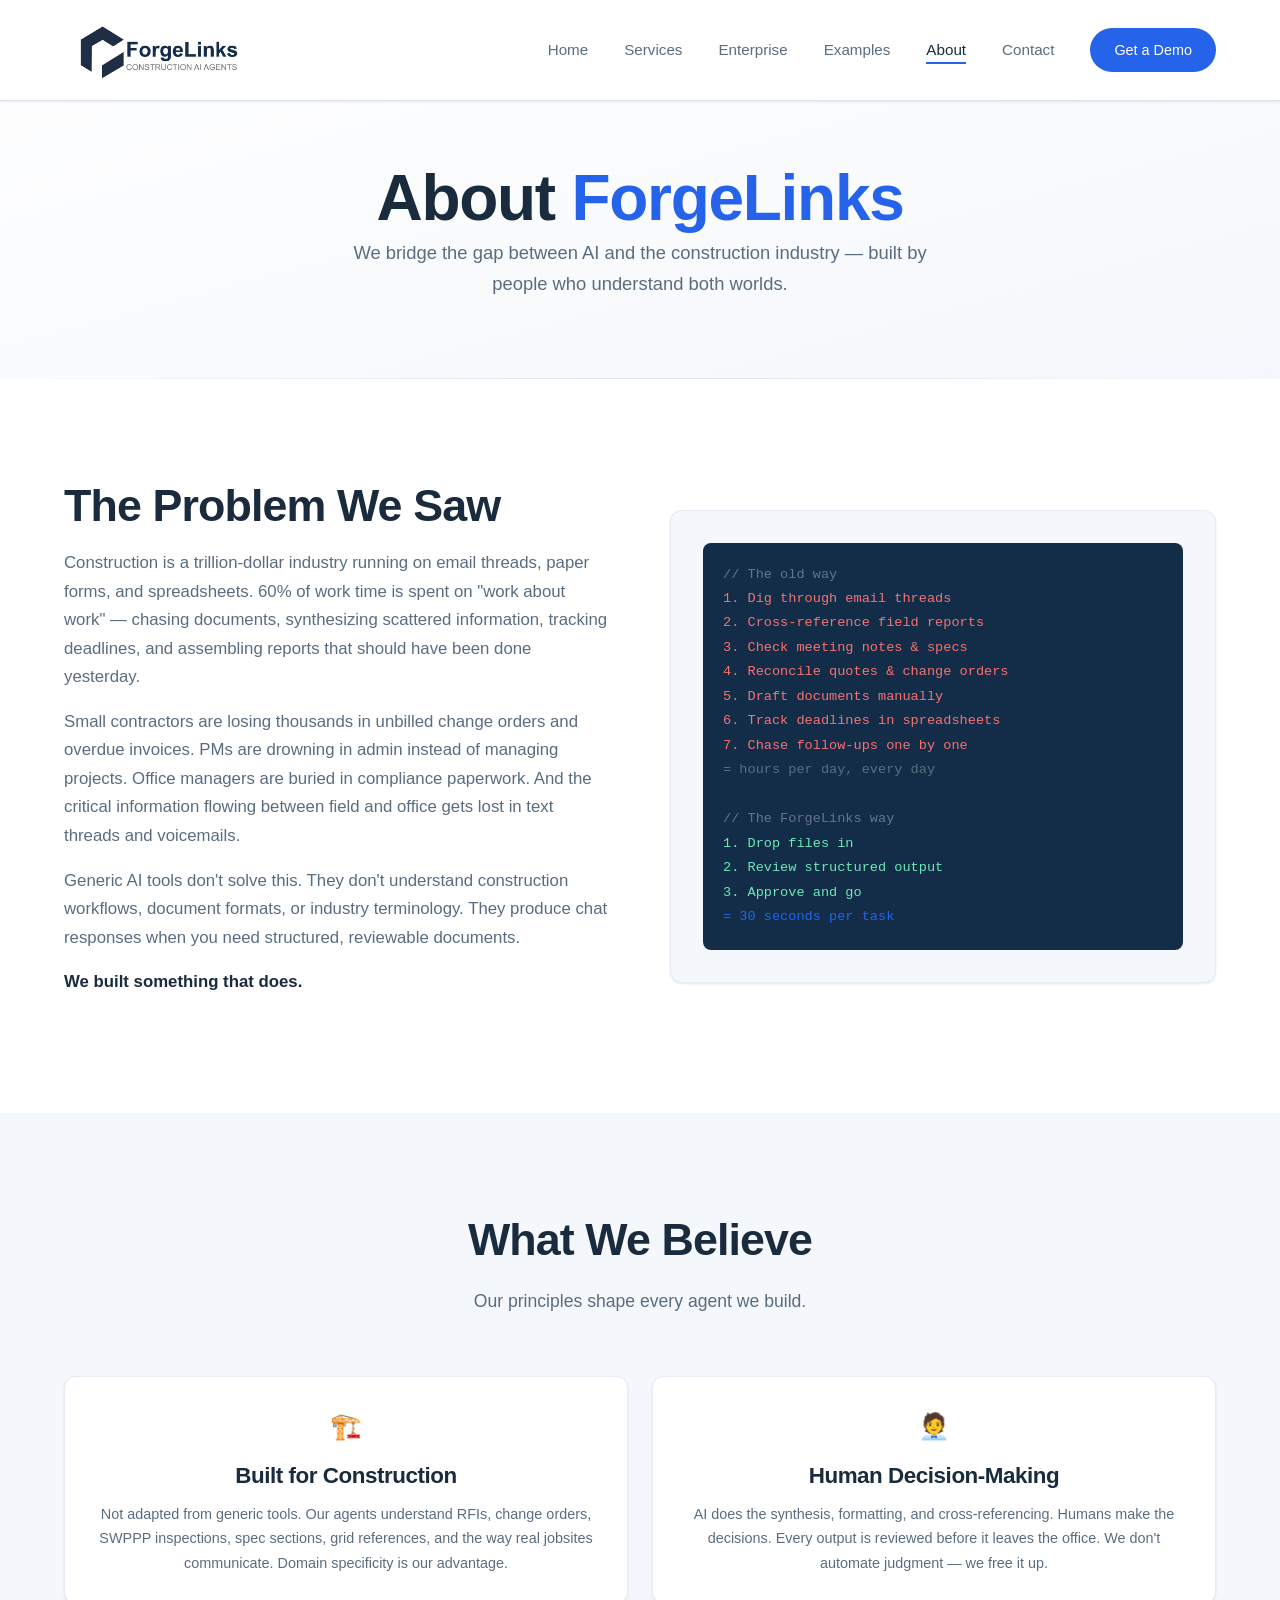
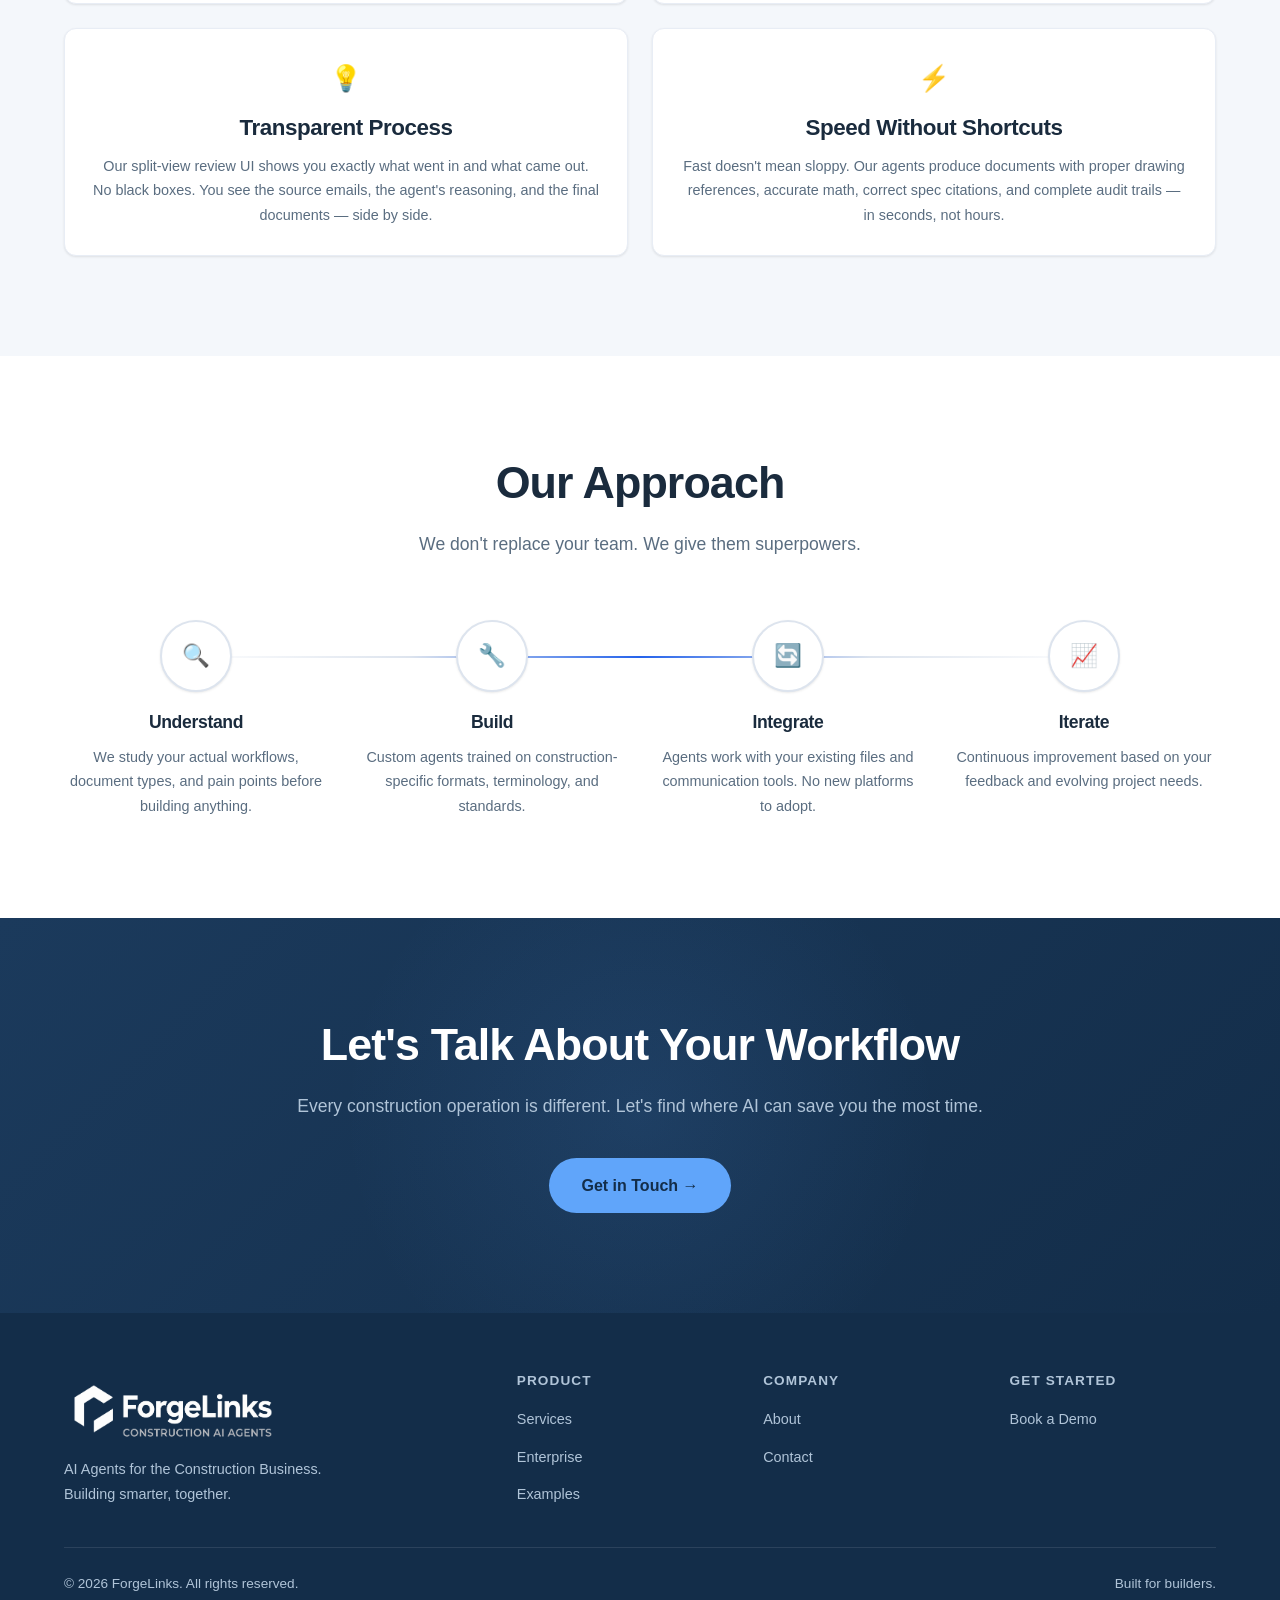
==== about.html @ a40ceaf6 "add architecture and memory diagrams, reorganize image folders" ====
<!DOCTYPE html>
<html lang="en">
<head>
  <meta charset="UTF-8">
  <meta name="viewport" content="width=device-width, initial-scale=1.0">
  <title>About — ForgeLinks</title>
  <meta name="description" content="ForgeLinks bridges AI and construction — built by people who understand both.">
  <link rel="stylesheet" href="css/style.css">
  <link rel="icon" type="image/jpeg" href="images/logos/icon_browserTab.jpg">
</head>
<body>

  <!-- Navigation -->
  <nav class="navbar scrolled" id="navbar">
    <div class="container">
      <a href="index.html" class="logo"><img src="images/logos/logo_top_transparent.png" alt="ForgeLinks"></a>
      <ul class="nav-links" id="navLinks">
        <li><a href="index.html">Home</a></li>
        <li><a href="services.html">Services</a></li>
        <li><a href="enterprise.html">Enterprise</a></li>
        <li><a href="examples.html">Examples</a></li>
        <li><a href="about.html" class="active">About</a></li>
        <li><a href="contact.html">Contact</a></li>
        <li><a href="contact.html" class="btn btn-primary" style="padding:10px 24px;font-size:0.9rem;">Get a Demo</a></li>
      </ul>
      <button class="hamburger" id="hamburger" aria-label="Menu">
        <span></span><span></span><span></span>
      </button>
    </div>
  </nav>

  <!-- Page Header -->
  <header class="page-header">
    <div class="container">
      <h1 class="fade-in">About <span class="text-accent">ForgeLinks</span></h1>
      <p class="fade-in">We bridge the gap between AI and the construction industry — built by people who understand both worlds.</p>
    </div>
  </header>

  <!-- Story -->
  <section class="section">
    <div class="container">
      <div class="about-grid fade-in">
        <div class="about-text">
          <h2>The Problem We Saw</h2>
          <p>Construction is a trillion-dollar industry running on email threads, paper forms, and spreadsheets. 60% of work time is spent on "work about work" — chasing documents, synthesizing scattered information, tracking deadlines, and assembling reports that should have been done yesterday.</p>
          <p>Small contractors are losing thousands in unbilled change orders and overdue invoices. PMs are drowning in admin instead of managing projects. Office managers are buried in compliance paperwork. And the critical information flowing between field and office gets lost in text threads and voicemails.</p>
          <p>Generic AI tools don't solve this. They don't understand construction workflows, document formats, or industry terminology. They produce chat responses when you need structured, reviewable documents.</p>
          <p><strong style="color: var(--text-primary);">We built something that does.</strong></p>
        </div>
        <div class="service-visual">
          <div class="terminal">
            <span class="comment">// The old way</span><br>
            <span style="color:#f87171;">1. Dig through email threads</span><br>
            <span style="color:#f87171;">2. Cross-reference field reports</span><br>
            <span style="color:#f87171;">3. Check meeting notes &amp; specs</span><br>
            <span style="color:#f87171;">4. Reconcile quotes &amp; change orders</span><br>
            <span style="color:#f87171;">5. Draft documents manually</span><br>
            <span style="color:#f87171;">6. Track deadlines in spreadsheets</span><br>
            <span style="color:#f87171;">7. Chase follow-ups one by one</span><br>
            <span style="color: var(--text-secondary);">   = hours per day, every day</span><br><br>
            <span class="comment">// The ForgeLinks way</span><br>
            <span class="output">1. Drop files in</span><br>
            <span class="output">2. Review structured output</span><br>
            <span class="output">3. Approve and go</span><br>
            <span style="color: var(--accent);">   = 30 seconds per task</span>
          </div>
        </div>
      </div>
    </div>
  </section>

  <!-- Mission -->
  <section class="section" style="background: var(--bg-light);">
    <div class="container text-center">
      <h2 class="fade-in">What We Believe</h2>
      <p class="section-subtitle fade-in">Our principles shape every agent we build.</p>

      <div class="values-grid">
        <div class="value-card fade-in">
          <div class="icon">&#x1f3d7;&#xfe0f;</div>
          <h3>Built for Construction</h3>
          <p>Not adapted from generic tools. Our agents understand RFIs, change orders, SWPPP inspections, spec sections, grid references, and the way real jobsites communicate. Domain specificity is our advantage.</p>
        </div>
        <div class="value-card fade-in">
          <div class="icon">&#x1f9d1;&#x200d;&#x1f4bc;</div>
          <h3>Human Decision-Making</h3>
          <p>AI does the synthesis, formatting, and cross-referencing. Humans make the decisions. Every output is reviewed before it leaves the office. We don't automate judgment — we free it up.</p>
        </div>
        <div class="value-card fade-in">
          <div class="icon">&#x1f4a1;</div>
          <h3>Transparent Process</h3>
          <p>Our split-view review UI shows you exactly what went in and what came out. No black boxes. You see the source emails, the agent's reasoning, and the final documents — side by side.</p>
        </div>
        <div class="value-card fade-in">
          <div class="icon">&#x26a1;</div>
          <h3>Speed Without Shortcuts</h3>
          <p>Fast doesn't mean sloppy. Our agents produce documents with proper drawing references, accurate math, correct spec citations, and complete audit trails — in seconds, not hours.</p>
        </div>
      </div>
    </div>
  </section>

  <!-- Approach -->
  <section class="section">
    <div class="container text-center">
      <h2 class="fade-in">Our Approach</h2>
      <p class="section-subtitle fade-in">We don't replace your team. We give them superpowers.</p>

      <div class="steps-grid">
        <div class="step fade-in">
          <div class="step-number">&#x1f50d;</div>
          <h3>Understand</h3>
          <p>We study your actual workflows, document types, and pain points before building anything.</p>
        </div>
        <div class="step fade-in">
          <div class="step-number">&#x1f527;</div>
          <h3>Build</h3>
          <p>Custom agents trained on construction-specific formats, terminology, and standards.</p>
        </div>
        <div class="step fade-in">
          <div class="step-number">&#x1f504;</div>
          <h3>Integrate</h3>
          <p>Agents work with your existing files and communication tools. No new platforms to adopt.</p>
        </div>
        <div class="step fade-in">
          <div class="step-number">&#x1f4c8;</div>
          <h3>Iterate</h3>
          <p>Continuous improvement based on your feedback and evolving project needs.</p>
        </div>
      </div>
    </div>
  </section>

  <!-- CTA -->
  <section class="section cta-section">
    <div class="container">
      <h2 class="fade-in">Let's Talk About Your Workflow</h2>
      <p class="fade-in">Every construction operation is different. Let's find where AI can save you the most time.</p>
      <a href="contact.html" class="btn btn-primary fade-in">Get in Touch &rarr;</a>
    </div>
  </section>

  <!-- Footer -->
  <footer class="footer">
    <div class="container">
      <div class="footer-grid">
        <div class="footer-brand">
          <div class="logo"><img src="images/logos/logo_bottom_transparent.png" alt="ForgeLinks"></div>
          <p>AI Agents for the Construction Business. Building smarter, together.</p>
        </div>
        <div class="footer-col">
          <h4>Product</h4>
          <ul>
            <li><a href="services.html">Services</a></li>
            <li><a href="enterprise.html">Enterprise</a></li>
            <li><a href="examples.html">Examples</a></li>
          </ul>
        </div>
        <div class="footer-col">
          <h4>Company</h4>
          <ul>
            <li><a href="about.html">About</a></li>
            <li><a href="contact.html">Contact</a></li>
          </ul>
        </div>
        <div class="footer-col">
          <h4>Get Started</h4>
          <ul>
            <li><a href="contact.html">Book a Demo</a></li>
          </ul>
        </div>
      </div>
      <div class="footer-bottom">
        <span>&copy; 2026 ForgeLinks. All rights reserved.</span>
        <span>Built for builders.</span>
      </div>
    </div>
  </footer>

  <script src="js/main.js"></script>
</body>
</html>
---- css/style.css ----
/* ============================================
   FORGELINKS — AI Agents for Construction
   Light theme · Blue accents · Clean & uplifting
   ============================================ */

/* --- Reset & Base --- */
*, *::before, *::after { margin: 0; padding: 0; box-sizing: border-box; }

:root {
  --bg-white:     #ffffff;
  --bg-light:     #f4f7fb;
  --bg-card:      #ffffff;
  --bg-surface:   #eaf0f8;
  --bg-navy:      #1b3a5c;
  --bg-navy-deep: #132d49;
  --text-primary:   #1a2b3d;
  --text-secondary: #5a6d80;
  --text-on-dark:   #ffffff;
  --text-on-dark-secondary: #b0c4d8;
  --accent:       #2563eb;
  --accent-light: #3b82f6;
  --accent-soft:  rgba(37, 99, 235, 0.08);
  --accent-hover: #1d4ed8;
  --success:      #10b981;
  --warning:      #f59e0b;
  --danger:       #ef4444;
  --border:       #dde4ee;
  --border-light: #e8edf5;
  --shadow-sm:    0 1px 3px rgba(0,0,0,0.06), 0 1px 2px rgba(0,0,0,0.04);
  --shadow-md:    0 4px 16px rgba(0,0,0,0.08);
  --shadow-lg:    0 10px 40px rgba(0,0,0,0.1);
  --radius:       12px;
  --transition:   0.3s cubic-bezier(0.4, 0, 0.2, 1);
}

html { scroll-behavior: smooth; font-size: 16px; }

body {
  font-family: -apple-system, BlinkMacSystemFont, 'Segoe UI', Roboto, Oxygen, sans-serif;
  background: var(--bg-white);
  color: var(--text-primary);
  line-height: 1.7;
  overflow-x: hidden;
}

a { color: var(--accent); text-decoration: none; transition: color var(--transition); }
a:hover { color: var(--accent-hover); }

img { max-width: 100%; display: block; }

/* --- Utility --- */
.container { max-width: 1200px; margin: 0 auto; padding: 0 24px; }
.section   { padding: 100px 0; }
.text-center { text-align: center; }
.text-accent { color: var(--accent); }

.fade-in {
  opacity: 0;
  transform: translateY(30px);
  transition: opacity 0.7s ease, transform 0.7s ease;
}
.fade-in.visible {
  opacity: 1;
  transform: translateY(0);
}

/* --- Typography --- */
h1, h2, h3, h4 {
  font-weight: 700;
  line-height: 1.2;
  letter-spacing: -0.02em;
  color: var(--text-primary);
}
h1 { font-size: clamp(2.4rem, 5vw, 4rem); }
h2 { font-size: clamp(1.8rem, 3.5vw, 2.8rem); margin-bottom: 20px; }
h3 { font-size: 1.4rem; margin-bottom: 12px; }
p  { color: var(--text-secondary); }

.section-subtitle {
  font-size: 1.1rem;
  color: var(--text-secondary);
  max-width: 640px;
  margin: 0 auto 60px;
}

/* --- Buttons --- */
.btn {
  display: inline-flex;
  align-items: center;
  gap: 8px;
  padding: 14px 32px;
  border-radius: 50px;
  font-size: 1rem;
  font-weight: 600;
  cursor: pointer;
  border: none;
  transition: all var(--transition);
}

.btn-primary {
  background: var(--accent);
  color: #ffffff;
}
.btn-primary:hover {
  background: var(--accent-hover);
  color: #ffffff;
  transform: translateY(-2px);
  box-shadow: 0 8px 30px rgba(37, 99, 235, 0.3);
}

.btn-outline {
  background: transparent;
  color: var(--text-primary);
  border: 2px solid var(--border);
}
.btn-outline:hover {
  border-color: var(--accent);
  color: var(--accent);
  transform: translateY(-2px);
}
.hero .btn-outline {
  color: #ffffff;
  border-color: rgba(255,255,255,0.3);
}
.hero .btn-outline:hover {
  border-color: #60a5fa;
  color: #60a5fa;
}

/* --- Navigation --- */
.navbar {
  position: fixed;
  top: 0;
  left: 0;
  width: 100%;
  z-index: 1000;
  padding: 16px 0;
  background: rgba(255, 255, 255, 0.95);
  backdrop-filter: blur(20px);
  border-bottom: 1px solid var(--border);
  box-shadow: var(--shadow-sm);
  transition: all var(--transition);
}
.navbar.scrolled {
  padding: 14px 0;
}
.navbar .container {
  display: flex;
  justify-content: space-between;
  align-items: center;
}

.logo {
  display: flex;
  align-items: center;
}
.logo img {
  height: 72px;
  width: auto;
}

/* --- Video embed --- */
.demo-video {
  width: 100%;
  border-radius: var(--radius);
  box-shadow: var(--shadow-lg);
}
.demo-video-wrapper {
  position: relative;
  border-radius: var(--radius);
  overflow: hidden;
  box-shadow: var(--shadow-lg);
}
.demo-video-wrapper video {
  width: 100%;
  display: block;
  border-radius: var(--radius);
}
.youtube-wrapper {
  position: relative;
  padding-bottom: 56.25%; /* 16:9 */
  height: 0;
  overflow: hidden;
  border-radius: var(--radius);
  box-shadow: var(--shadow-lg);
}
.youtube-wrapper iframe {
  position: absolute;
  top: 0;
  left: 0;
  width: 100%;
  height: 100%;
  border: none;
  border-radius: var(--radius);
}

.nav-links {
  display: flex;
  list-style: none;
  gap: 36px;
  align-items: center;
}
.nav-links a {
  color: var(--text-secondary);
  font-weight: 500;
  font-size: 0.95rem;
  position: relative;
  padding: 4px 0;
}
.nav-links a::after {
  content: '';
  position: absolute;
  bottom: -2px;
  left: 0;
  width: 0;
  height: 2px;
  background: var(--accent);
  transition: width var(--transition);
}
.nav-links a:hover,
.nav-links a.active {
  color: var(--text-primary);
}
.nav-links a:hover::after,
.nav-links a.active::after {
  width: 100%;
}
.nav-links .btn-primary {
  color: #ffffff !important;
}
.nav-links .btn-primary::after {
  display: none;
}

/* Hamburger */
.hamburger {
  display: none;
  flex-direction: column;
  gap: 5px;
  cursor: pointer;
  background: none;
  border: none;
  padding: 4px;
}
.hamburger span {
  display: block;
  width: 24px;
  height: 2px;
  background: var(--text-primary);
  transition: all var(--transition);
}
.hamburger.active span:nth-child(1) { transform: rotate(45deg) translate(5px, 5px); }
.hamburger.active span:nth-child(2) { opacity: 0; }
.hamburger.active span:nth-child(3) { transform: rotate(-45deg) translate(5px, -5px); }

/* --- Hero --- */
.hero {
  min-height: 100vh;
  display: flex;
  align-items: center;
  position: relative;
  overflow: hidden;
  background: var(--bg-navy-deep);
}
.hero-video-bg {
  position: absolute;
  top: 0;
  left: 0;
  width: 100%;
  height: 100%;
  object-fit: cover;
  z-index: 0;
}
.hero::before {
  content: '';
  position: absolute;
  top: 0;
  left: 0;
  width: 100%;
  height: 100%;
  background: rgba(120, 90, 10, 0.45);
  z-index: 1;
  pointer-events: none;
}
.hero::after {
  content: '';
  position: absolute;
  bottom: 0;
  left: 0;
  width: 100%;
  height: 1px;
  background: linear-gradient(90deg, transparent, rgba(255,255,255,0.15), transparent);
  z-index: 2;
}

.hero-content { position: relative; z-index: 2; max-width: 720px; }
.hero-badge {
  display: inline-flex;
  align-items: center;
  gap: 8px;
  padding: 8px 18px;
  background: rgba(96, 165, 250, 0.15);
  border: 1px solid rgba(96, 165, 250, 0.3);
  border-radius: 50px;
  font-size: 0.85rem;
  font-weight: 600;
  color: #93bbfd;
  margin-bottom: 28px;
}
.hero-badge .pulse {
  width: 8px;
  height: 8px;
  background: var(--accent);
  border-radius: 50%;
  animation: pulse 2s infinite;
}
@keyframes pulse {
  0%, 100% { opacity: 1; }
  50% { opacity: 0.4; }
}

.hero h1 { margin-bottom: 24px; color: #ffffff; }
.hero h1 .line2 {
  display: block;
  font-size: 120%;
  background: linear-gradient(135deg, #2563eb, #3b82f6);
  -webkit-background-clip: text;
  -webkit-text-fill-color: transparent;
  background-clip: text;
}
.hero p {
  font-size: 1.2rem;
  margin-bottom: 40px;
  max-width: 560px;
  color: var(--text-on-dark-secondary);
}
.hero-buttons { display: flex; gap: 16px; flex-wrap: wrap; }

/* --- Stats Bar --- */
.stats-bar {
  border-top: 1px solid var(--border);
  border-bottom: 1px solid var(--border);
  background: var(--bg-navy);
}
.stats-grid {
  display: grid;
  grid-template-columns: repeat(4, 1fr);
  gap: 0;
}
.stat-item {
  text-align: center;
  padding: 40px 20px;
  border-right: 1px solid rgba(255,255,255,0.1);
}
.stat-item:last-child { border-right: none; }
.stat-number {
  font-size: 2.4rem;
  font-weight: 800;
  color: #60a5fa;
  letter-spacing: -0.03em;
}
.stat-label {
  font-size: 0.9rem;
  color: var(--text-on-dark-secondary);
  margin-top: 4px;
}

/* --- Feature Cards --- */
.features-grid {
  display: grid;
  grid-template-columns: repeat(3, 1fr);
  gap: 24px;
}
.feature-card {
  background: var(--bg-card);
  border: 1px solid var(--border-light);
  border-radius: var(--radius);
  padding: 36px;
  transition: all var(--transition);
  position: relative;
  overflow: hidden;
  box-shadow: var(--shadow-sm);
}
.feature-card::before {
  content: '';
  position: absolute;
  top: 0;
  left: 0;
  width: 100%;
  height: 3px;
  background: linear-gradient(90deg, var(--accent), #60a5fa);
  opacity: 0;
  transition: opacity var(--transition);
}
.feature-card:hover {
  border-color: rgba(37, 99, 235, 0.2);
  transform: translateY(-4px);
  box-shadow: var(--shadow-md);
}
.feature-card:hover::before { opacity: 1; }

.feature-icon {
  width: 52px;
  height: 52px;
  background: var(--accent-soft);
  border-radius: 12px;
  display: flex;
  align-items: center;
  justify-content: center;
  font-size: 1.5rem;
  margin-bottom: 20px;
}
.feature-card p {
  font-size: 0.95rem;
  line-height: 1.7;
}

/* --- Services / Product Section --- */
.service-block {
  display: grid;
  grid-template-columns: 1fr 1fr;
  gap: 60px;
  align-items: center;
  padding: 60px 0;
  border-bottom: 1px solid var(--border-light);
}
.service-block:last-child { border-bottom: none; }
.service-block.reverse { direction: rtl; }
.service-block.reverse > * { direction: ltr; }

.service-visual {
  background: var(--bg-light);
  border: 1px solid var(--border-light);
  border-radius: var(--radius);
  padding: 32px;
  position: relative;
  box-shadow: var(--shadow-sm);
}
.service-visual::before {
  content: '';
  position: absolute;
  inset: -1px;
  border-radius: var(--radius);
  background: linear-gradient(135deg, rgba(37, 99, 235, 0.1), transparent 50%);
  z-index: -1;
}

.terminal {
  background: var(--bg-navy-deep);
  border-radius: 8px;
  padding: 20px;
  font-family: 'SF Mono', 'Fira Code', monospace;
  font-size: 0.85rem;
  line-height: 1.8;
  overflow-x: auto;
  color: #cbd5e1;
}
.terminal .prompt { color: #60a5fa; }
.terminal .comment { color: #64748b; }
.terminal .output { color: #6ee7b7; }
.terminal .file { color: #93c5fd; }

.service-info .tag {
  display: inline-block;
  padding: 4px 14px;
  background: var(--accent-soft);
  border-radius: 50px;
  font-size: 0.8rem;
  font-weight: 600;
  color: var(--accent);
  margin-bottom: 16px;
  text-transform: uppercase;
  letter-spacing: 0.05em;
}

.service-info h2 { margin-bottom: 16px; }
.service-info > p { margin-bottom: 24px; }

.checklist {
  list-style: none;
  display: flex;
  flex-direction: column;
  gap: 12px;
  margin-bottom: 28px;
}
.checklist li {
  display: flex;
  align-items: flex-start;
  gap: 10px;
  color: var(--text-secondary);
  font-size: 0.95rem;
}
.checklist li::before {
  content: '\2713';
  color: var(--accent);
  font-weight: 700;
  flex-shrink: 0;
  margin-top: 2px;
}

/* --- How It Works --- */
.steps-grid {
  display: grid;
  grid-template-columns: repeat(4, 1fr);
  gap: 32px;
  position: relative;
}
.steps-grid::before {
  content: '';
  position: absolute;
  top: 36px;
  left: 10%;
  right: 10%;
  height: 2px;
  background: linear-gradient(90deg, transparent, var(--border), var(--accent), var(--border), transparent);
}

.step {
  text-align: center;
  position: relative;
}
.step-number {
  width: 72px;
  height: 72px;
  border-radius: 50%;
  background: var(--bg-card);
  border: 2px solid var(--border);
  display: flex;
  align-items: center;
  justify-content: center;
  font-size: 1.4rem;
  font-weight: 800;
  color: var(--accent);
  margin: 0 auto 20px;
  position: relative;
  z-index: 1;
  transition: all var(--transition);
  box-shadow: var(--shadow-sm);
}
.step:hover .step-number {
  border-color: var(--accent);
  box-shadow: 0 0 30px rgba(37, 99, 235, 0.15);
}
.step h3 { font-size: 1.1rem; }
.step p { font-size: 0.9rem; }

/* --- CTA / Banner --- */
.cta-section {
  background: linear-gradient(135deg, var(--bg-navy), var(--bg-navy-deep));
  text-align: center;
  position: relative;
  overflow: hidden;
}
.cta-section::before {
  content: '';
  position: absolute;
  top: 50%;
  left: 50%;
  transform: translate(-50%, -50%);
  width: 600px;
  height: 600px;
  background: radial-gradient(circle, rgba(96, 165, 250, 0.1) 0%, transparent 70%);
  pointer-events: none;
}
.cta-section h2 { position: relative; color: var(--text-on-dark); }
.cta-section p {
  font-size: 1.1rem;
  margin-bottom: 36px;
  position: relative;
  color: var(--text-on-dark-secondary);
}
.cta-section .btn { position: relative; }
.cta-section .btn-primary {
  background: #60a5fa;
  color: var(--bg-navy-deep);
}
.cta-section .btn-primary:hover {
  background: #93bbfd;
  color: var(--bg-navy-deep);
  box-shadow: 0 8px 30px rgba(96, 165, 250, 0.3);
}

/* --- About Page --- */
.page-header {
  padding: 160px 0 80px;
  text-align: center;
  position: relative;
  background: linear-gradient(165deg, var(--bg-white) 0%, var(--bg-light) 100%);
}
.page-header::after {
  content: '';
  position: absolute;
  bottom: 0;
  left: 0;
  width: 100%;
  height: 1px;
  background: linear-gradient(90deg, transparent, var(--border), transparent);
}
.page-header p {
  font-size: 1.15rem;
  max-width: 600px;
  margin: 0 auto;
}

.about-grid {
  display: grid;
  grid-template-columns: 1fr 1fr;
  gap: 60px;
  align-items: center;
}
.about-text h2 { margin-bottom: 16px; }
.about-text p { margin-bottom: 16px; font-size: 1.05rem; }

.values-grid {
  display: grid;
  grid-template-columns: repeat(2, 1fr);
  gap: 24px;
}
.value-card {
  background: var(--bg-card);
  border: 1px solid var(--border-light);
  border-radius: var(--radius);
  padding: 28px;
  transition: all var(--transition);
  box-shadow: var(--shadow-sm);
}
.value-card:hover {
  border-color: rgba(37, 99, 235, 0.2);
  transform: translateY(-2px);
  box-shadow: var(--shadow-md);
}
.value-card .icon {
  font-size: 1.6rem;
  margin-bottom: 14px;
}
.value-card p { font-size: 0.9rem; }

/* --- Pipeline Visual --- */
.pipeline {
  display: flex;
  align-items: center;
  gap: 8px;
  flex-wrap: wrap;
  margin-top: 16px;
}
.pipeline-step {
  background: var(--bg-surface);
  border: 1px solid var(--border);
  border-radius: 8px;
  padding: 10px 16px;
  font-size: 0.82rem;
  font-weight: 600;
  color: var(--text-secondary);
  white-space: nowrap;
}
.pipeline-arrow {
  color: var(--accent);
  font-size: 1rem;
}

/* --- Contact Form --- */
.contact-grid {
  display: grid;
  grid-template-columns: 1fr 1fr;
  gap: 60px;
}
.form-group {
  margin-bottom: 20px;
}
.form-group label {
  display: block;
  font-size: 0.9rem;
  font-weight: 600;
  margin-bottom: 8px;
  color: var(--text-secondary);
}
.form-group input,
.form-group textarea,
.form-group select {
  width: 100%;
  padding: 14px 18px;
  background: var(--bg-white);
  border: 1px solid var(--border);
  border-radius: 8px;
  color: var(--text-primary);
  font-size: 1rem;
  font-family: inherit;
  transition: border-color var(--transition), box-shadow var(--transition);
}
.form-group input:focus,
.form-group textarea:focus,
.form-group select:focus {
  outline: none;
  border-color: var(--accent);
  box-shadow: 0 0 0 3px rgba(37, 99, 235, 0.1);
}
.form-group textarea { resize: vertical; min-height: 140px; }

.contact-info-block {
  margin-bottom: 36px;
}
.contact-info-block h3 { margin-bottom: 8px; }
.contact-info-block p { font-size: 0.95rem; }

/* --- Premium / Enterprise Page --- */
.premium-hero {
  padding: 160px 0 100px;
  background: linear-gradient(165deg, var(--bg-navy-deep) 0%, var(--bg-navy) 100%);
  text-align: center;
  position: relative;
  overflow: hidden;
}
.premium-hero::before {
  content: '';
  position: absolute;
  top: 30%;
  left: 50%;
  transform: translate(-50%, -50%);
  width: 900px;
  height: 900px;
  background: radial-gradient(circle, rgba(96, 165, 250, 0.08) 0%, transparent 70%);
  pointer-events: none;
}
.premium-hero h1 {
  color: #ffffff;
  position: relative;
  z-index: 1;
}
.premium-hero h1 .line2 {
  display: block;
  font-size: 100%;
  background: linear-gradient(135deg, #60a5fa, #93bbfd);
  -webkit-background-clip: text;
  -webkit-text-fill-color: transparent;
  background-clip: text;
}
.premium-hero p {
  color: var(--text-on-dark-secondary);
  position: relative;
  z-index: 1;
  font-size: 1.15rem;
  max-width: 680px;
  margin: 0 auto;
}
.premium-hero .hero-values {
  display: flex;
  justify-content: center;
  gap: 40px;
  margin-top: 40px;
  position: relative;
  z-index: 1;
}
.premium-hero .hero-value {
  display: flex;
  align-items: center;
  gap: 10px;
  color: #93bbfd;
  font-weight: 600;
  font-size: 0.95rem;
}
.premium-hero .hero-value .dot {
  width: 10px;
  height: 10px;
  border-radius: 50%;
  background: #60a5fa;
}

.pillar-section {
  display: grid;
  grid-template-columns: 1fr 1fr;
  gap: 60px;
  align-items: center;
  padding: 80px 0;
  border-bottom: 1px solid var(--border-light);
}
.pillar-section:last-child { border-bottom: none; }
.pillar-section.reverse { direction: rtl; }
.pillar-section.reverse > * { direction: ltr; }

.pillar-number {
  display: inline-block;
  font-size: 0.75rem;
  font-weight: 700;
  letter-spacing: 0.1em;
  text-transform: uppercase;
  color: var(--accent);
  margin-bottom: 12px;
  padding: 4px 14px;
  background: var(--accent-soft);
  border-radius: 50px;
}

.pillar-visual {
  background: var(--bg-light);
  border: 1px solid var(--border-light);
  border-radius: var(--radius);
  padding: 40px;
  box-shadow: var(--shadow-sm);
}

.pillar-visual h4 {
  font-size: 1rem;
  margin-bottom: 16px;
  color: var(--accent);
}
.pillar-visual ul {
  list-style: none;
  display: flex;
  flex-direction: column;
  gap: 10px;
}
.pillar-visual ul li {
  font-size: 0.9rem;
  color: var(--text-secondary);
  padding-left: 20px;
  position: relative;
}
.pillar-visual ul li::before {
  content: '';
  position: absolute;
  left: 0;
  top: 10px;
  width: 8px;
  height: 8px;
  border-radius: 50%;
  background: var(--accent);
  opacity: 0.5;
}

.build-grid {
  display: grid;
  grid-template-columns: repeat(3, 1fr);
  gap: 24px;
}
.build-card {
  background: var(--bg-card);
  border: 1px solid var(--border-light);
  border-radius: var(--radius);
  padding: 32px;
  box-shadow: var(--shadow-sm);
  transition: all var(--transition);
}
.build-card:hover {
  transform: translateY(-3px);
  box-shadow: var(--shadow-md);
  border-color: rgba(37, 99, 235, 0.2);
}
.build-card h3 {
  font-size: 1.1rem;
  margin-bottom: 8px;
}
.build-card p {
  font-size: 0.9rem;
}

.premium-cta {
  background: linear-gradient(135deg, var(--bg-navy), var(--bg-navy-deep));
  text-align: center;
  padding: 100px 0;
  position: relative;
  overflow: hidden;
}
.premium-cta::before {
  content: '';
  position: absolute;
  top: 50%;
  left: 50%;
  transform: translate(-50%, -50%);
  width: 700px;
  height: 700px;
  background: radial-gradient(circle, rgba(96, 165, 250, 0.08) 0%, transparent 70%);
  pointer-events: none;
}
.premium-cta h2 {
  color: #ffffff;
  position: relative;
}
.premium-cta p {
  color: var(--text-on-dark-secondary);
  font-size: 1.1rem;
  margin-bottom: 36px;
  max-width: 600px;
  margin-left: auto;
  margin-right: auto;
  position: relative;
}
.premium-cta .btn {
  position: relative;
}
.premium-cta .btn-primary {
  background: #60a5fa;
  color: var(--bg-navy-deep);
}
.premium-cta .btn-primary:hover {
  background: #93bbfd;
  box-shadow: 0 8px 30px rgba(96, 165, 250, 0.3);
}

/* --- Agent Architecture Diagrams --- */
.arch-diagrams {
  display: grid;
  grid-template-columns: repeat(3, 1fr);
  gap: 24px;
  margin-top: 20px;
}
.arch-diagram {
  background: var(--bg-card);
  border: 1px solid var(--border-light);
  border-radius: var(--radius);
  padding: 28px 20px;
  text-align: center;
  box-shadow: var(--shadow-sm);
}
.arch-diagram h4 {
  font-size: 0.85rem;
  color: var(--accent);
  margin-bottom: 20px;
  text-transform: uppercase;
  letter-spacing: 0.05em;
}
.arch-diagram p {
  font-size: 0.8rem;
  margin-top: 16px;
  color: var(--text-secondary);
}

/* Diagram nodes */
.diagram-node {
  display: inline-flex;
  align-items: center;
  justify-content: center;
  width: 56px;
  height: 56px;
  border-radius: 12px;
  font-size: 0.7rem;
  font-weight: 700;
  color: #ffffff;
  background: var(--accent);
  position: relative;
}
.diagram-node.supervisor {
  background: var(--bg-navy);
  width: 64px;
  height: 64px;
  font-size: 0.72rem;
}
.diagram-node.small {
  width: 44px;
  height: 44px;
  font-size: 0.65rem;
  background: var(--accent-light);
}

/* Hierarchical */
.hier-top { display: flex; justify-content: center; margin-bottom: 8px; }
.hier-arrow {
  display: flex;
  justify-content: center;
  color: var(--accent);
  font-size: 0.9rem;
  margin: 4px 0;
  gap: 60px;
}
.hier-mid { display: flex; justify-content: center; gap: 16px; margin-bottom: 8px; }
.hier-bot { display: flex; justify-content: center; gap: 10px; }

/* Mesh */
.mesh-grid {
  display: grid;
  grid-template-columns: repeat(3, 1fr);
  gap: 10px;
  max-width: 180px;
  margin: 0 auto;
  position: relative;
}
.mesh-grid::before {
  content: '';
  position: absolute;
  top: 50%;
  left: 50%;
  transform: translate(-50%, -50%);
  width: 80%;
  height: 80%;
  border: 2px dashed rgba(37, 99, 235, 0.2);
  border-radius: 50%;
}
.mesh-grid .diagram-node {
  width: 48px;
  height: 48px;
  margin: 0 auto;
  z-index: 1;
}
.mesh-center {
  display: flex;
  justify-content: center;
}
.mesh-lines {
  position: absolute;
  top: 0;
  left: 0;
  width: 100%;
  height: 100%;
}

/* Sequential */
.seq-flow {
  display: flex;
  align-items: center;
  justify-content: center;
  gap: 6px;
  flex-wrap: wrap;
}
.seq-arrow {
  color: var(--accent);
  font-size: 1rem;
  font-weight: 700;
}

/* --- Memory Structure Diagram --- */
.memory-diagram {
  background: var(--bg-card);
  border: 1px solid var(--border-light);
  border-radius: var(--radius);
  padding: 32px;
  box-shadow: var(--shadow-sm);
}
.memory-layers {
  display: flex;
  flex-direction: column;
  gap: 12px;
}
.memory-layer {
  display: flex;
  align-items: stretch;
  gap: 12px;
}
.memory-layer-label {
  width: 120px;
  flex-shrink: 0;
  background: var(--bg-navy);
  color: #ffffff;
  font-size: 0.75rem;
  font-weight: 700;
  padding: 12px 14px;
  border-radius: 8px;
  display: flex;
  align-items: center;
}
.memory-layer-items {
  display: flex;
  gap: 8px;
  flex-wrap: wrap;
  flex: 1;
}
.memory-item {
  background: var(--accent-soft);
  border: 1px solid rgba(37, 99, 235, 0.15);
  border-radius: 6px;
  padding: 8px 12px;
  font-size: 0.72rem;
  font-weight: 600;
  color: var(--accent);
  white-space: nowrap;
}
.memory-item.active {
  background: var(--accent);
  color: #ffffff;
  border-color: var(--accent);
}
.memory-connector {
  display: flex;
  justify-content: center;
  padding: 4px 0;
}
.memory-connector-line {
  width: 2px;
  height: 16px;
  background: linear-gradient(180deg, var(--accent), rgba(37, 99, 235, 0.2));
}
.memory-arrows {
  display: flex;
  justify-content: space-around;
  padding: 8px 0;
}
.memory-arrow-down {
  color: var(--accent);
  font-size: 0.9rem;
  text-align: center;
}
.memory-engine {
  background: linear-gradient(135deg, var(--bg-navy), var(--bg-navy-deep));
  border-radius: 10px;
  padding: 16px;
  text-align: center;
  color: #ffffff;
  font-size: 0.82rem;
  font-weight: 700;
  letter-spacing: 0.02em;
}
.memory-outputs {
  display: flex;
  gap: 8px;
  justify-content: center;
  flex-wrap: wrap;
}
.memory-output {
  background: var(--bg-light);
  border: 1px solid var(--border);
  border-radius: 6px;
  padding: 8px 14px;
  font-size: 0.72rem;
  font-weight: 600;
  color: var(--text-secondary);
}

@media (max-width: 768px) {
  .premium-hero .hero-values {
    flex-direction: column;
    gap: 16px;
    align-items: center;
  }
  .pillar-section,
  .pillar-section.reverse {
    grid-template-columns: 1fr;
    direction: ltr;
    gap: 32px;
  }
  .build-grid { grid-template-columns: 1fr; }
  .arch-diagrams { grid-template-columns: 1fr; }
  .memory-layer { flex-direction: column; }
  .memory-layer-label { width: 100%; }
}

/* --- Footer --- */
.footer {
  background: var(--bg-navy-deep);
  padding: 60px 0 30px;
}
.footer-grid {
  display: grid;
  grid-template-columns: 2fr 1fr 1fr 1fr;
  gap: 40px;
  margin-bottom: 40px;
}
.footer-brand p {
  font-size: 0.9rem;
  margin-top: 12px;
  max-width: 280px;
  color: var(--text-on-dark-secondary);
}
.footer-col h4 {
  font-size: 0.85rem;
  text-transform: uppercase;
  letter-spacing: 0.08em;
  color: var(--text-on-dark-secondary);
  margin-bottom: 16px;
}
.footer-col ul {
  list-style: none;
  display: flex;
  flex-direction: column;
  gap: 10px;
}
.footer-col a {
  color: var(--text-on-dark-secondary);
  font-size: 0.9rem;
}
.footer-col a:hover { color: #60a5fa; }

.footer-bottom {
  display: flex;
  justify-content: space-between;
  align-items: center;
  padding-top: 24px;
  border-top: 1px solid rgba(255,255,255,0.1);
  font-size: 0.85rem;
  color: var(--text-on-dark-secondary);
}

/* --- Alt section backgrounds --- */
/* Sections using style="background: var(--bg-card);" in HTML now get light blue */

/* --- Responsive --- */
@media (max-width: 1024px) {
  .features-grid { grid-template-columns: repeat(2, 1fr); }
  .steps-grid { grid-template-columns: repeat(2, 1fr); }
  .steps-grid::before { display: none; }
  .stats-grid { grid-template-columns: repeat(2, 1fr); }
  .stat-item:nth-child(2) { border-right: none; }
  .footer-grid { grid-template-columns: repeat(2, 1fr); }
}

@media (max-width: 768px) {
  .section { padding: 60px 0; }

  .nav-links {
    display: none;
    position: fixed;
    top: 0;
    left: 0;
    width: 100%;
    height: 100vh;
    background: rgba(255, 255, 255, 0.98);
    flex-direction: column;
    justify-content: center;
    align-items: center;
    gap: 32px;
  }
  .nav-links.open { display: flex; }
  .nav-links a { font-size: 1.3rem; }
  .hamburger { display: flex; }

  .hero { min-height: auto; padding: 140px 0 80px; }
  .hero-buttons { flex-direction: column; }
  .hero-buttons .btn { text-align: center; justify-content: center; }

  .stats-grid { grid-template-columns: repeat(2, 1fr); }
  .stat-item { border-right: none; border-bottom: 1px solid rgba(255,255,255,0.1); }

  .features-grid { grid-template-columns: 1fr; }
  .steps-grid { grid-template-columns: 1fr; gap: 24px; }

  .service-block,
  .service-block.reverse {
    grid-template-columns: 1fr;
    direction: ltr;
    gap: 32px;
  }

  .about-grid { grid-template-columns: 1fr; }
  .values-grid { grid-template-columns: 1fr; }
  .contact-grid { grid-template-columns: 1fr; }
  .footer-grid { grid-template-columns: 1fr; }

  .footer-bottom { flex-direction: column; gap: 12px; text-align: center; }
}

@media (max-width: 480px) {
  .stats-grid { grid-template-columns: 1fr; }
  .stat-item { border-right: none; }
}
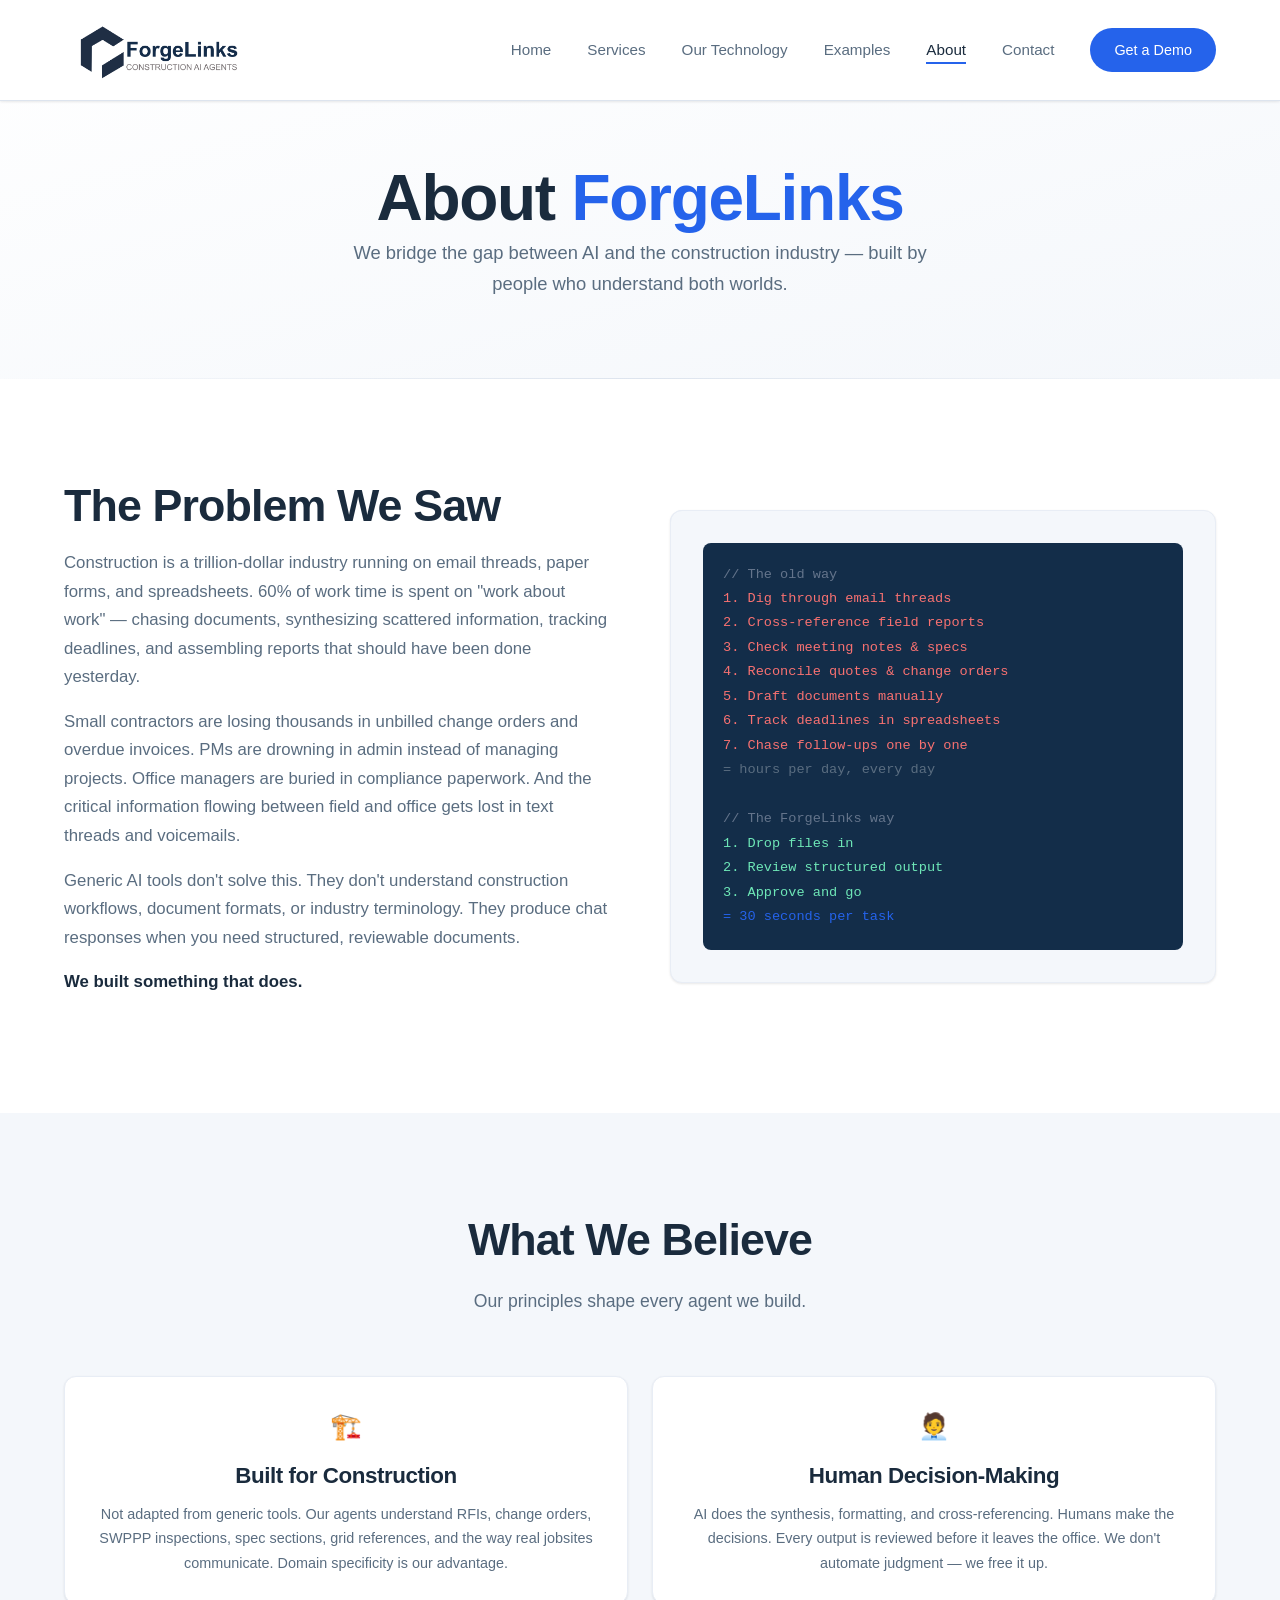
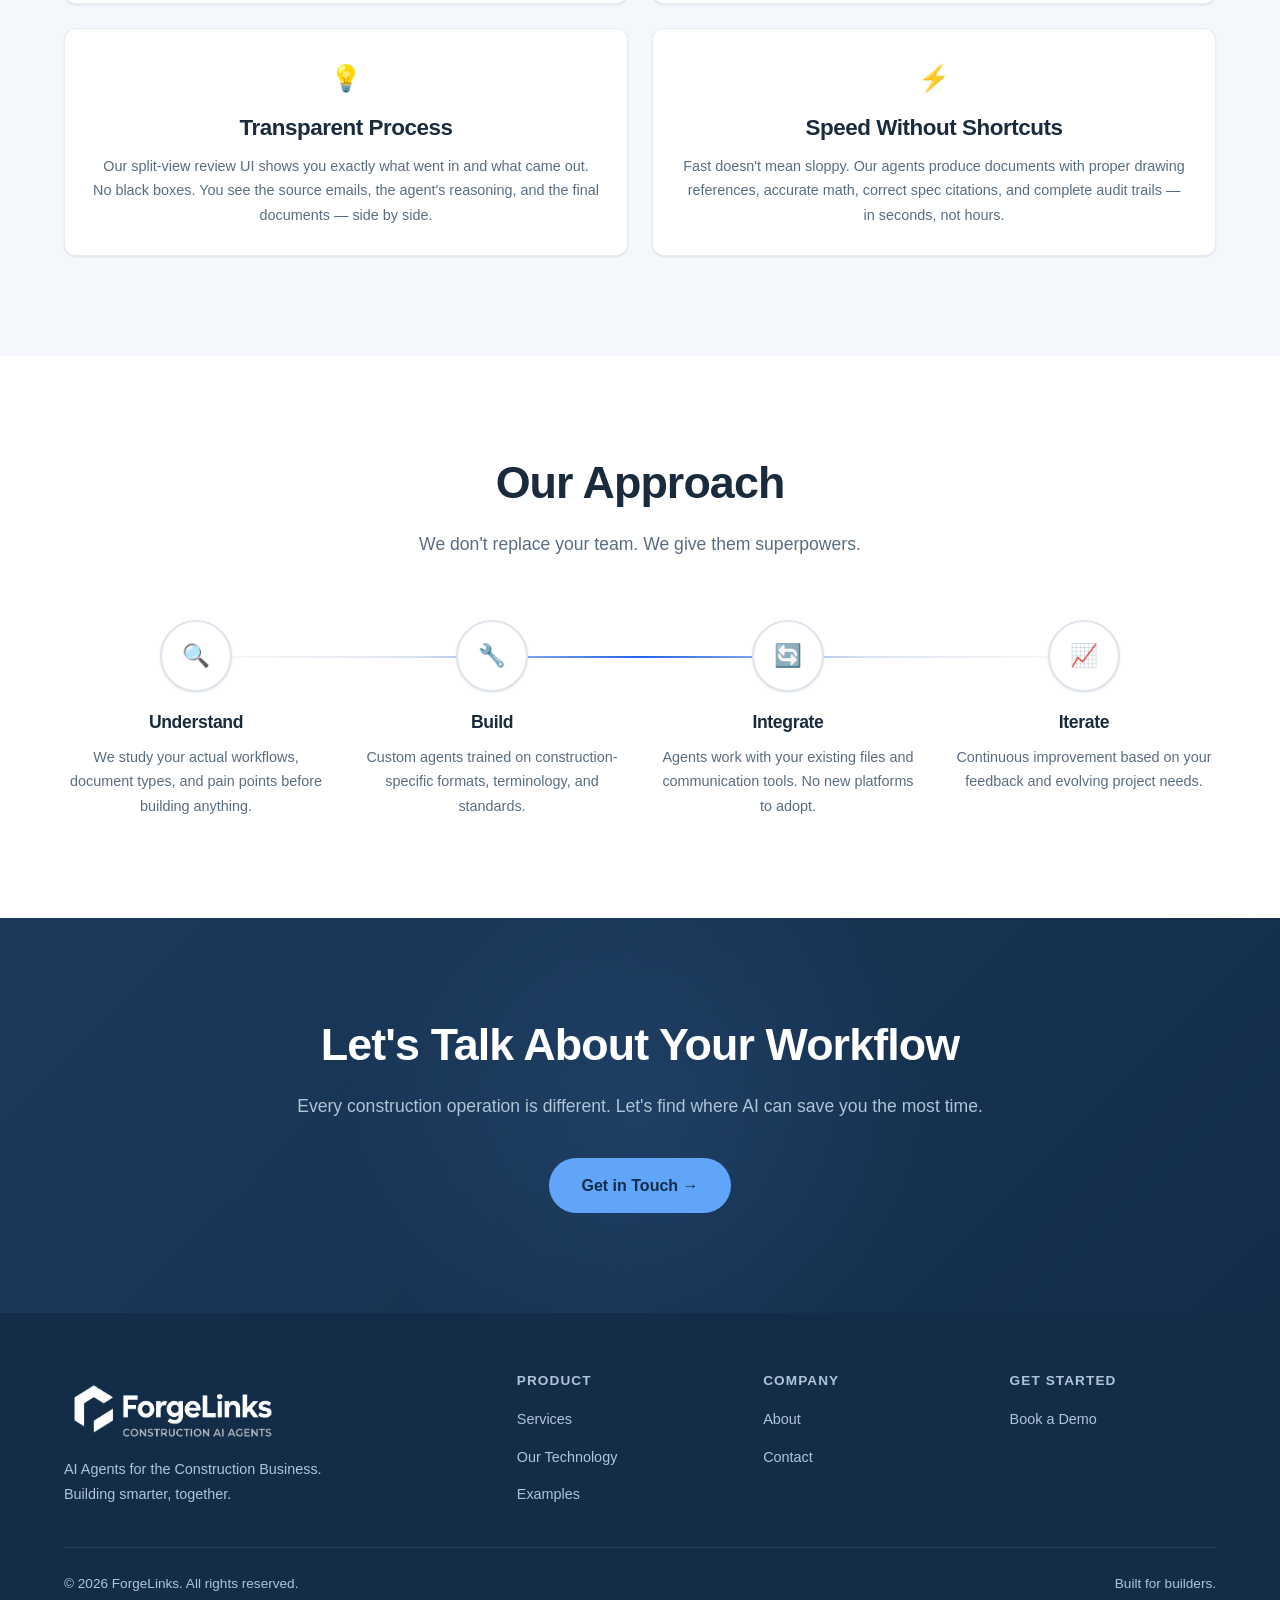
==== commit 03961d06: "rename E to OT, update services subtitles" ====
--- a/about.html
+++ b/about.html
@@ -17,7 +17,7 @@
       <ul class="nav-links" id="navLinks">
         <li><a href="index.html">Home</a></li>
         <li><a href="services.html">Services</a></li>
-        <li><a href="enterprise.html">Enterprise</a></li>
+        <li><a href="enterprise.html">Our Technology</a></li>
         <li><a href="examples.html">Examples</a></li>
         <li><a href="about.html" class="active">About</a></li>
         <li><a href="contact.html">Contact</a></li>
@@ -153,7 +153,7 @@
           <h4>Product</h4>
           <ul>
             <li><a href="services.html">Services</a></li>
-            <li><a href="enterprise.html">Enterprise</a></li>
+            <li><a href="enterprise.html">Our Technology</a></li>
             <li><a href="examples.html">Examples</a></li>
           </ul>
         </div>
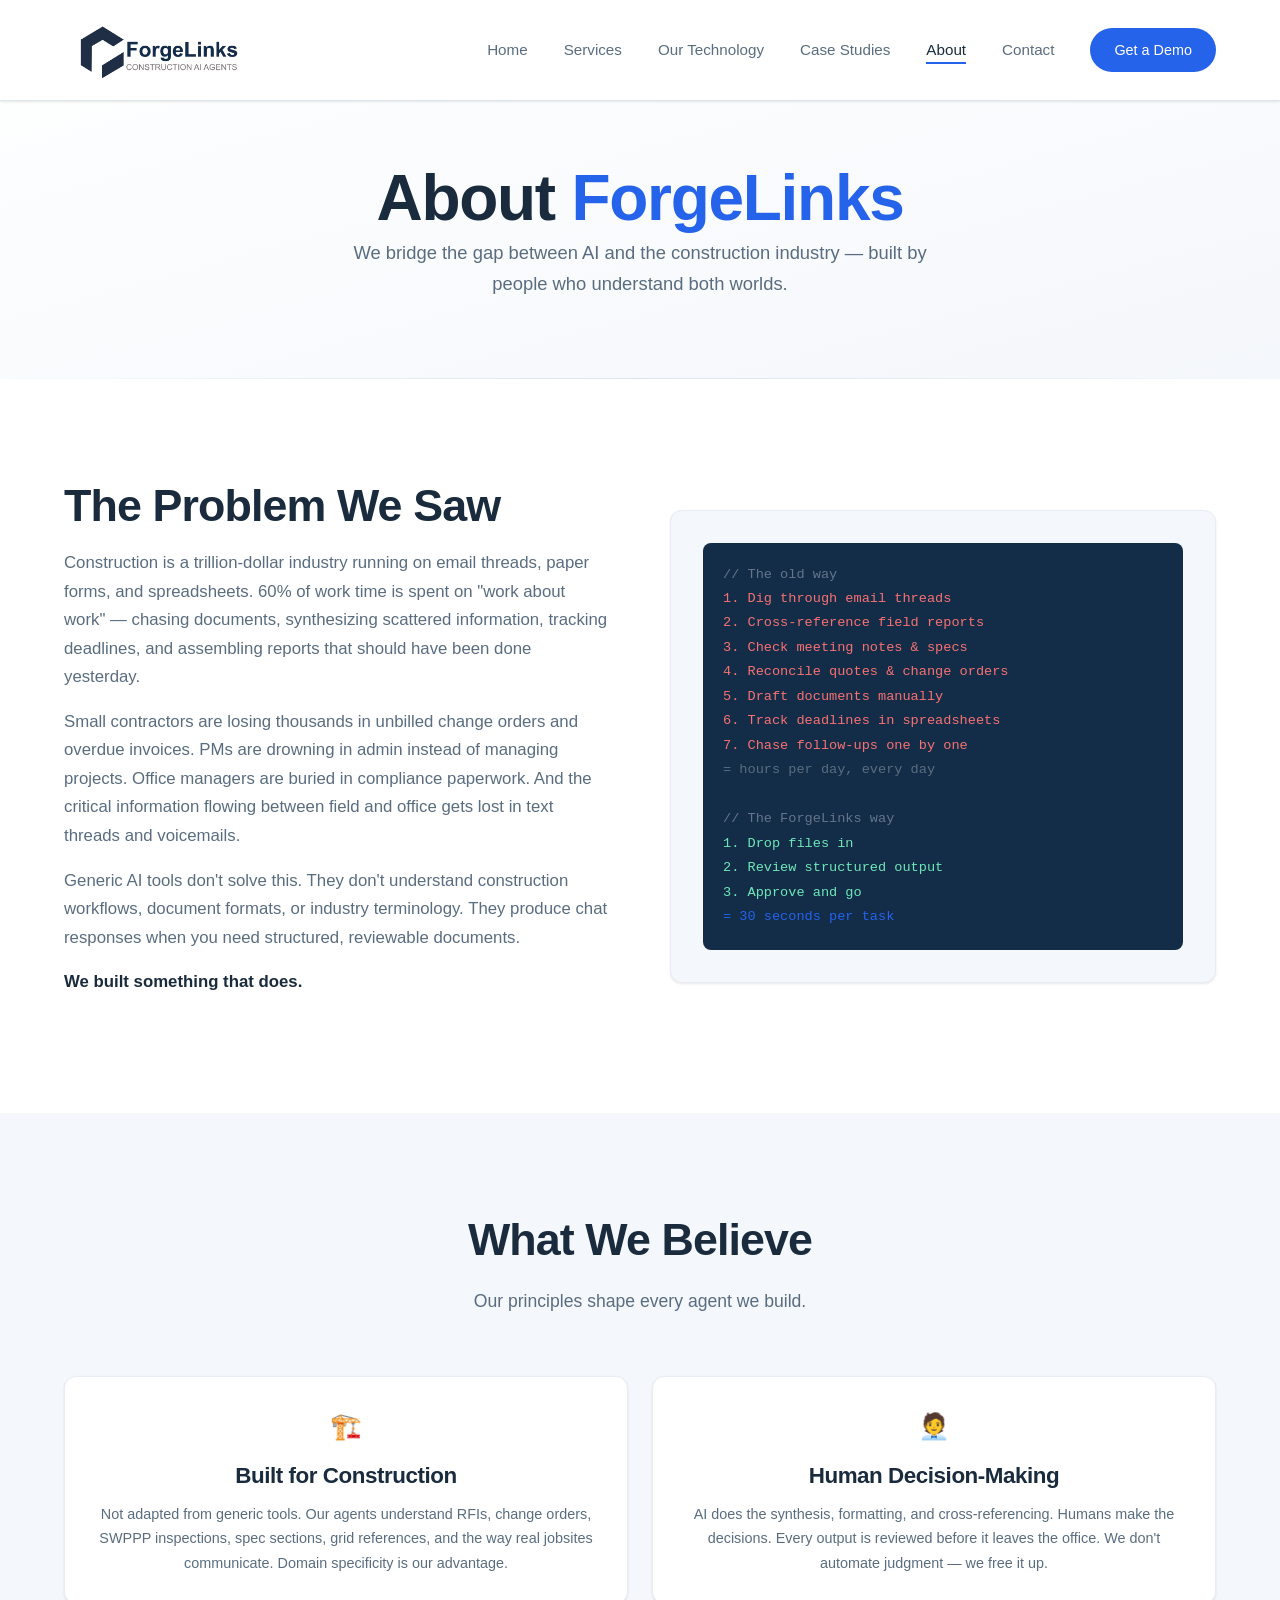
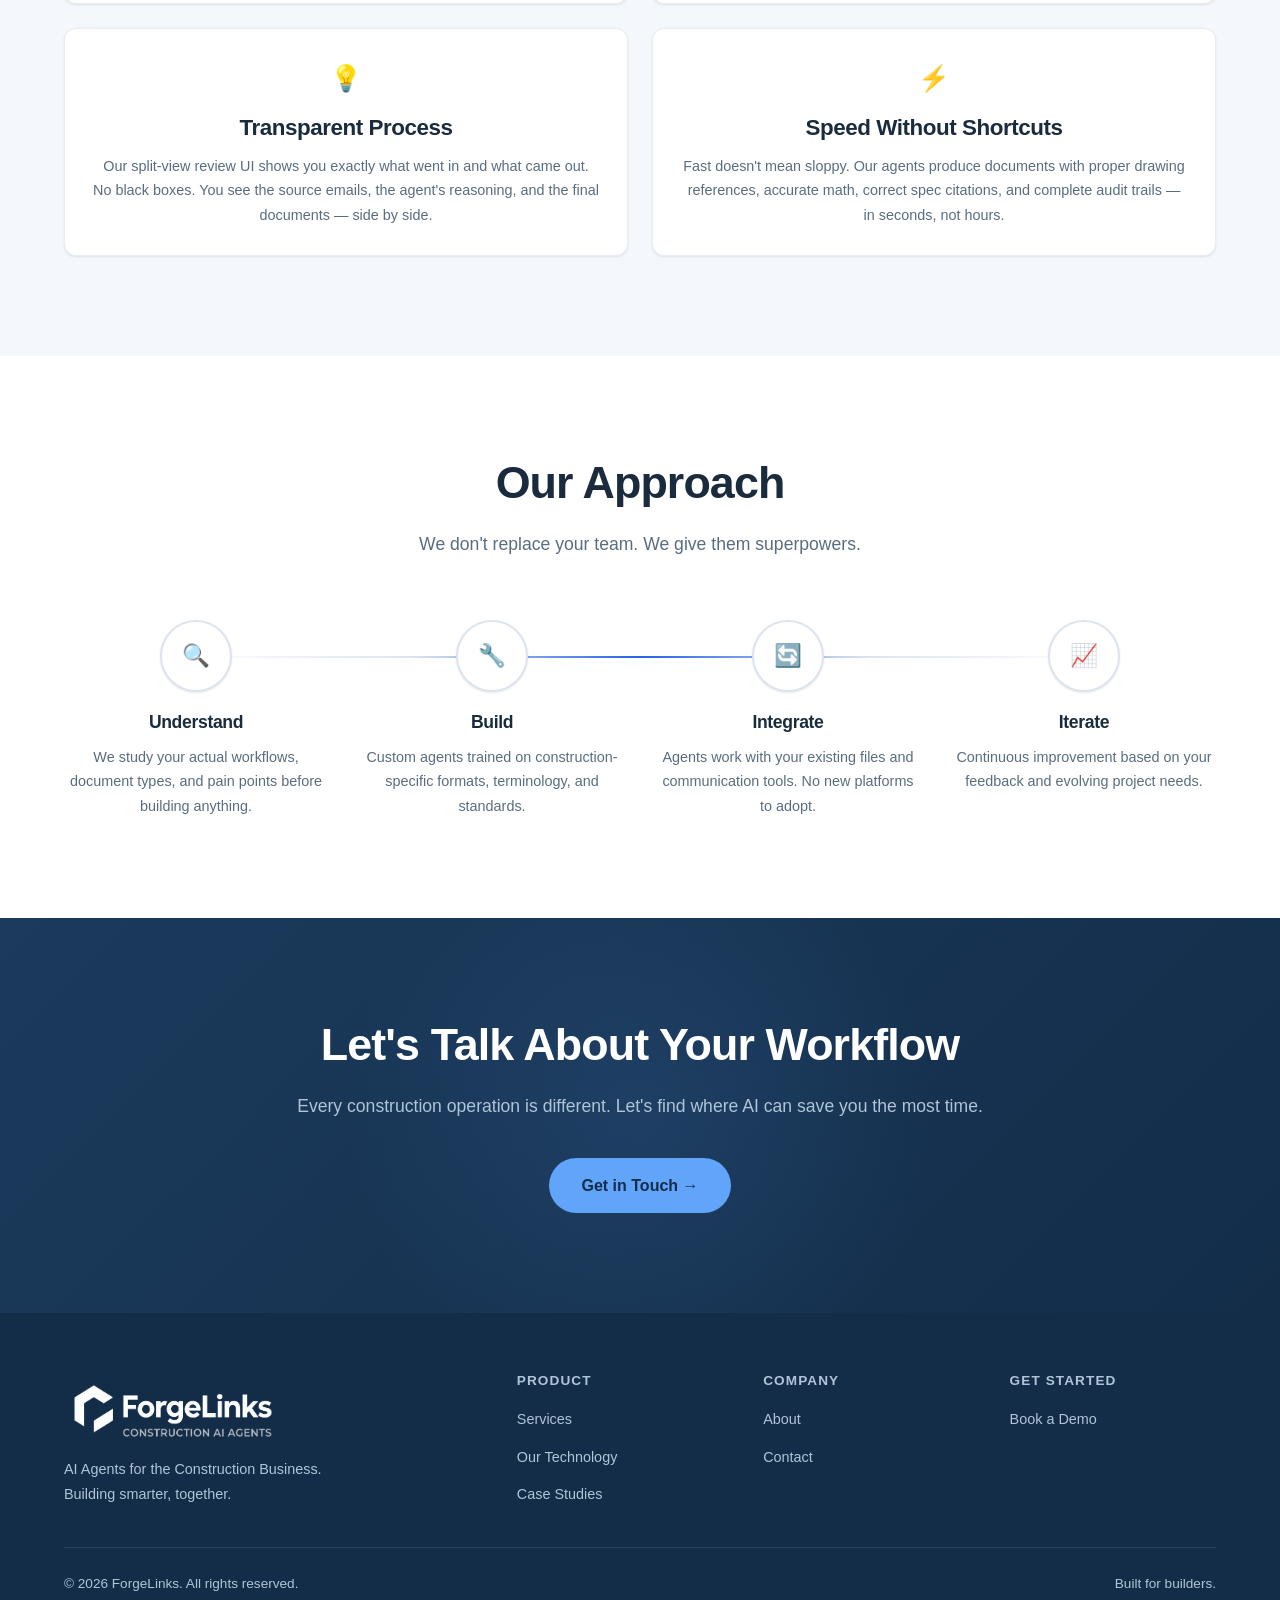
==== commit 5620839c: "update tech page gap addressing" ====
--- a/about.html
+++ b/about.html
@@ -18,7 +18,7 @@
         <li><a href="index.html">Home</a></li>
         <li><a href="services.html">Services</a></li>
         <li><a href="enterprise.html">Our Technology</a></li>
-        <li><a href="examples.html">Examples</a></li>
+        <li><a href="case-studies.html">Case Studies</a></li>
         <li><a href="about.html" class="active">About</a></li>
         <li><a href="contact.html">Contact</a></li>
         <li><a href="contact.html" class="btn btn-primary" style="padding:10px 24px;font-size:0.9rem;">Get a Demo</a></li>
@@ -154,7 +154,7 @@
           <ul>
             <li><a href="services.html">Services</a></li>
             <li><a href="enterprise.html">Our Technology</a></li>
-            <li><a href="examples.html">Examples</a></li>
+            <li><a href="case-studies.html">Case Studies</a></li>
           </ul>
         </div>
         <div class="footer-col">
--- a/css/style.css
+++ b/css/style.css
@@ -696,6 +696,193 @@
 }
 .form-group textarea { resize: vertical; min-height: 140px; }
 
+/* --- Case Studies --- */
+.case-study-cards {
+  display: grid;
+  grid-template-columns: repeat(2, 1fr);
+  gap: 32px;
+  margin-top: 48px;
+}
+.case-card {
+  background: var(--bg-card);
+  border: 1px solid var(--border-light);
+  border-radius: var(--radius);
+  padding: 36px;
+  box-shadow: var(--shadow-sm);
+  transition: all var(--transition);
+  display: flex;
+  flex-direction: column;
+}
+.case-card:hover {
+  transform: translateY(-3px);
+  box-shadow: var(--shadow-md);
+  border-color: rgba(37, 99, 235, 0.2);
+}
+.case-card-tag {
+  display: inline-block;
+  padding: 4px 12px;
+  background: var(--accent-soft);
+  border-radius: 50px;
+  font-size: 0.75rem;
+  font-weight: 700;
+  color: var(--accent);
+  text-transform: uppercase;
+  letter-spacing: 0.05em;
+  margin-bottom: 16px;
+  width: fit-content;
+}
+.case-card h3 { font-size: 1.25rem; margin-bottom: 12px; }
+.case-card .case-meta {
+  font-size: 0.85rem;
+  color: var(--text-secondary);
+  margin-bottom: 16px;
+  padding-bottom: 16px;
+  border-bottom: 1px solid var(--border-light);
+}
+.case-card .case-summary {
+  font-size: 0.95rem;
+  flex: 1;
+}
+.case-card .case-metric {
+  display: flex;
+  gap: 24px;
+  margin-top: 20px;
+  padding-top: 20px;
+  border-top: 1px solid var(--border-light);
+}
+.case-metric-item {
+  text-align: center;
+}
+.case-metric-item .number {
+  font-size: 1.6rem;
+  font-weight: 800;
+  color: var(--accent);
+  line-height: 1;
+}
+.case-metric-item .label {
+  font-size: 0.75rem;
+  color: var(--text-secondary);
+  margin-top: 4px;
+}
+
+/* Case Study Detail */
+.case-detail {
+  padding: 80px 0;
+  border-bottom: 1px solid var(--border-light);
+}
+.case-detail:last-of-type { border-bottom: none; }
+
+.case-header {
+  display: flex;
+  align-items: flex-start;
+  gap: 40px;
+  margin-bottom: 48px;
+}
+.case-header-text { flex: 1; }
+.case-header-text h2 { margin-bottom: 12px; }
+.case-header-metrics {
+  display: flex;
+  gap: 20px;
+  flex-shrink: 0;
+}
+.metric-box {
+  background: var(--bg-light);
+  border: 1px solid var(--border-light);
+  border-radius: var(--radius);
+  padding: 20px 28px;
+  text-align: center;
+  min-width: 130px;
+}
+.metric-box .number {
+  font-size: 2rem;
+  font-weight: 800;
+  color: var(--accent);
+  line-height: 1;
+}
+.metric-box .label {
+  font-size: 0.8rem;
+  color: var(--text-secondary);
+  margin-top: 6px;
+}
+
+.case-grid {
+  display: grid;
+  grid-template-columns: 1fr 1fr;
+  gap: 40px;
+}
+.case-block h3 {
+  font-size: 1.1rem;
+  margin-bottom: 12px;
+  display: flex;
+  align-items: center;
+  gap: 8px;
+}
+.case-block h3 .icon {
+  font-size: 1.2rem;
+}
+
+.case-quote {
+  background: var(--bg-light);
+  border-left: 4px solid var(--accent);
+  border-radius: 0 var(--radius) var(--radius) 0;
+  padding: 24px 32px;
+  margin-top: 40px;
+}
+.case-quote p {
+  font-size: 1.05rem;
+  font-style: italic;
+  color: var(--text-primary);
+  margin-bottom: 8px;
+}
+.case-quote .attribution {
+  font-size: 0.85rem;
+  color: var(--text-secondary);
+  font-style: normal;
+}
+
+.before-after {
+  display: grid;
+  grid-template-columns: 1fr auto 1fr;
+  gap: 20px;
+  align-items: stretch;
+  margin-top: 16px;
+}
+.before-col, .after-col {
+  border-radius: var(--radius);
+  padding: 24px;
+}
+.before-col {
+  background: #fef2f2;
+  border: 1px solid #fecaca;
+}
+.before-col h4 { color: #dc2626; font-size: 0.85rem; text-transform: uppercase; letter-spacing: 0.05em; margin-bottom: 12px; }
+.after-col {
+  background: #f0fdf4;
+  border: 1px solid #bbf7d0;
+}
+.after-col h4 { color: #16a34a; font-size: 0.85rem; text-transform: uppercase; letter-spacing: 0.05em; margin-bottom: 12px; }
+.before-col li, .after-col li {
+  font-size: 0.9rem;
+  margin-bottom: 8px;
+  color: var(--text-secondary);
+}
+.ba-arrow {
+  display: flex;
+  align-items: center;
+  font-size: 1.5rem;
+  color: var(--accent);
+  font-weight: 700;
+}
+
+@media (max-width: 768px) {
+  .case-study-cards { grid-template-columns: 1fr; }
+  .case-header { flex-direction: column; }
+  .case-header-metrics { flex-wrap: wrap; }
+  .case-grid { grid-template-columns: 1fr; }
+  .before-after { grid-template-columns: 1fr; }
+  .ba-arrow { justify-content: center; transform: rotate(90deg); }
+}
+
 .contact-info-block {
   margin-bottom: 36px;
 }
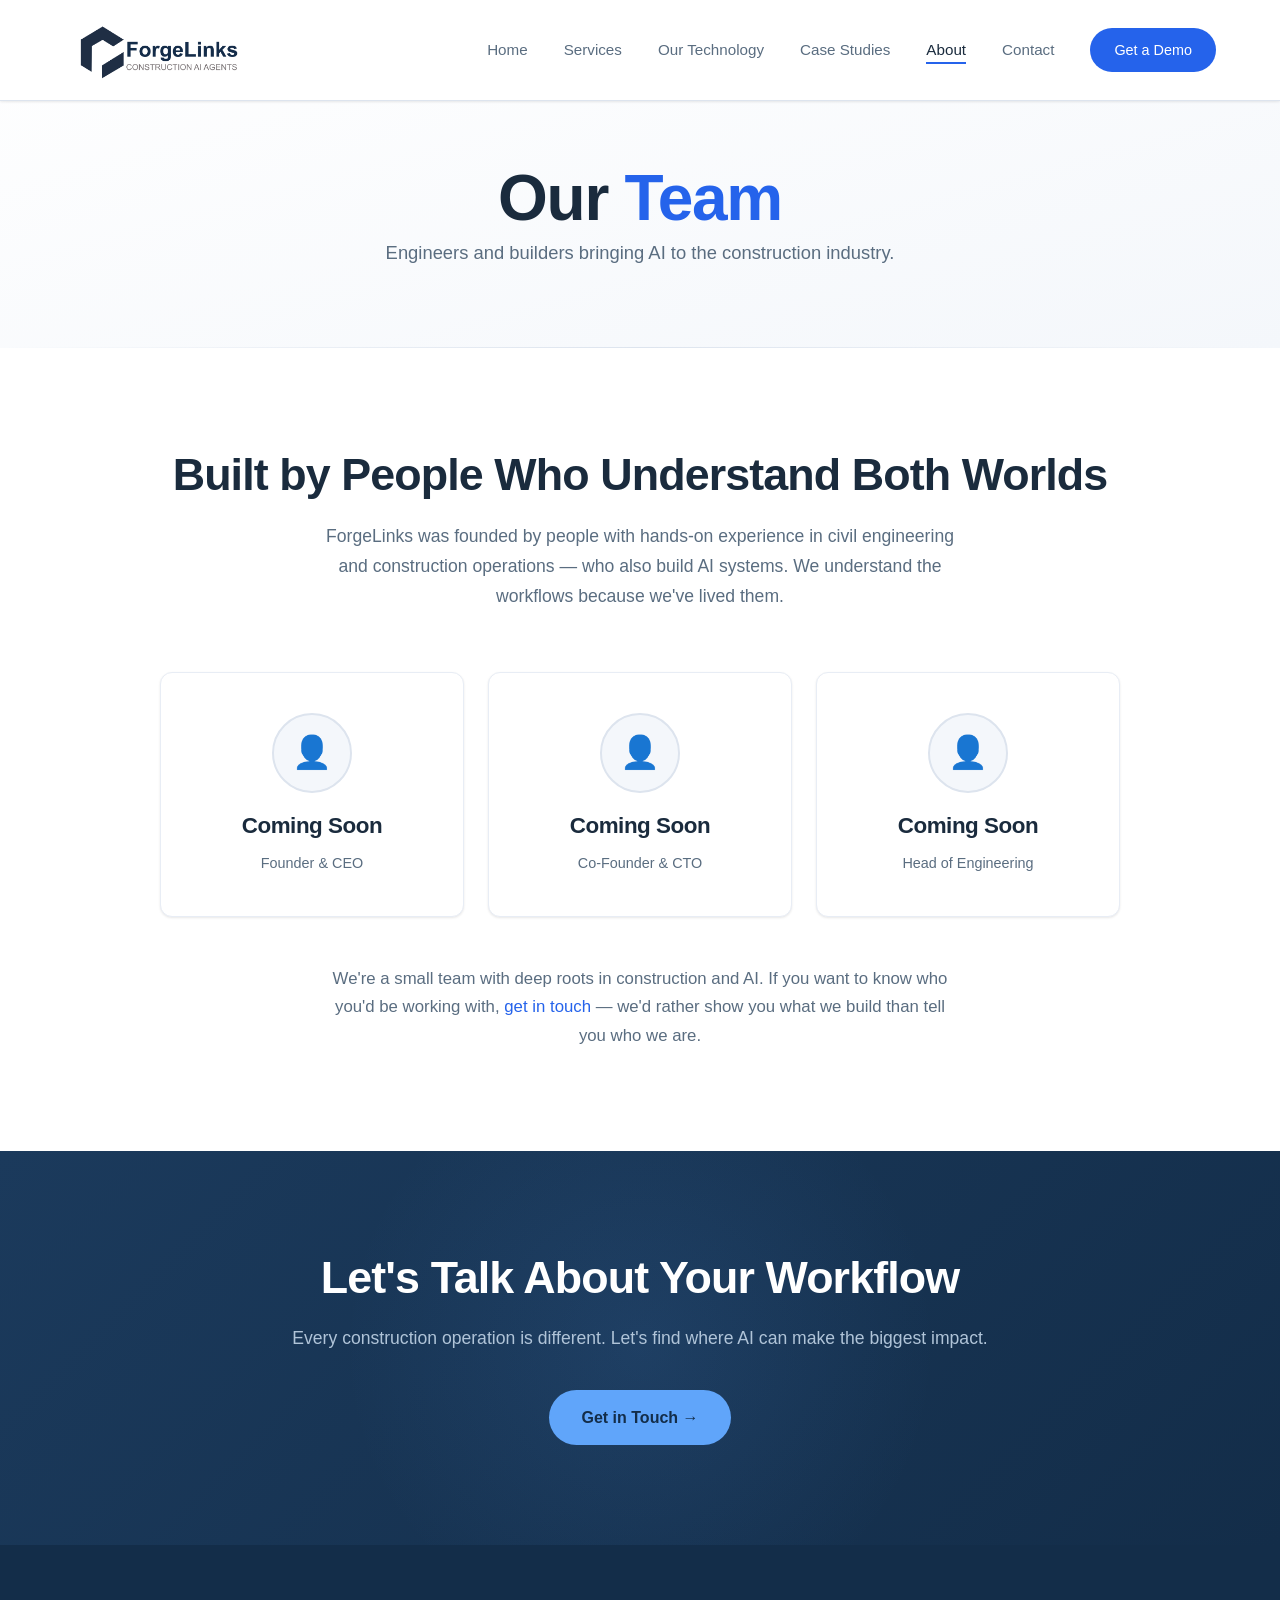
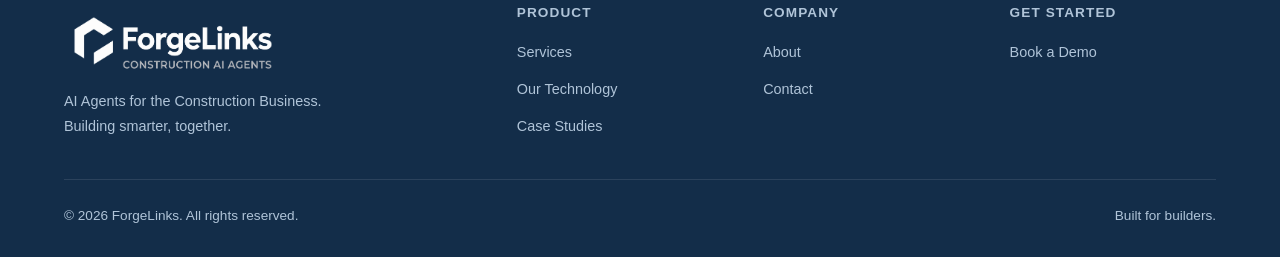
==== commit c53627c8: "audit cleanup: polish homepage, slim about page, remove redundancies" ====
--- a/about.html
+++ b/about.html
@@ -4,7 +4,7 @@
   <meta charset="UTF-8">
   <meta name="viewport" content="width=device-width, initial-scale=1.0">
   <title>About — ForgeLinks</title>
-  <meta name="description" content="ForgeLinks bridges AI and construction — built by people who understand both.">
+  <meta name="description" content="Meet the team behind ForgeLinks — engineers and builders bringing AI to the construction industry.">
   <link rel="stylesheet" href="css/style.css">
   <link rel="icon" type="image/jpeg" href="images/logos/icon_browserTab.jpg">
 </head>
@@ -32,103 +32,37 @@
   <!-- Page Header -->
   <header class="page-header">
     <div class="container">
-      <h1 class="fade-in">About <span class="text-accent">ForgeLinks</span></h1>
-      <p class="fade-in">We bridge the gap between AI and the construction industry — built by people who understand both worlds.</p>
+      <h1 class="fade-in">Our <span class="text-accent">Team</span></h1>
+      <p class="fade-in">Engineers and builders bringing AI to the construction industry.</p>
     </div>
   </header>
 
-  <!-- Story -->
+  <!-- Team Section -->
   <section class="section">
-    <div class="container">
-      <div class="about-grid fade-in">
-        <div class="about-text">
-          <h2>The Problem We Saw</h2>
-          <p>Construction is a trillion-dollar industry running on email threads, paper forms, and spreadsheets. 60% of work time is spent on "work about work" — chasing documents, synthesizing scattered information, tracking deadlines, and assembling reports that should have been done yesterday.</p>
-          <p>Small contractors are losing thousands in unbilled change orders and overdue invoices. PMs are drowning in admin instead of managing projects. Office managers are buried in compliance paperwork. And the critical information flowing between field and office gets lost in text threads and voicemails.</p>
-          <p>Generic AI tools don't solve this. They don't understand construction workflows, document formats, or industry terminology. They produce chat responses when you need structured, reviewable documents.</p>
-          <p><strong style="color: var(--text-primary);">We built something that does.</strong></p>
+    <div class="container text-center">
+      <h2 class="fade-in">Built by People Who Understand Both Worlds</h2>
+      <p class="section-subtitle fade-in">ForgeLinks was founded by people with hands-on experience in civil engineering and construction operations — who also build AI systems. We understand the workflows because we've lived them.</p>
+
+      <!-- Team member cards — placeholder for future bios -->
+      <div class="features-grid" style="grid-template-columns: repeat(3, 1fr); max-width: 960px; margin: 0 auto;">
+        <div class="feature-card fade-in" style="text-align: center; padding: 40px 28px;">
+          <div style="width:80px; height:80px; border-radius:50%; background:var(--bg-light); border:2px solid var(--border); margin:0 auto 20px; display:flex; align-items:center; justify-content:center; font-size:2rem; color:var(--accent);">&#x1f464;</div>
+          <h3>Coming Soon</h3>
+          <p style="font-size: 0.9rem;">Founder & CEO</p>
         </div>
-        <div class="service-visual">
-          <div class="terminal">
-            <span class="comment">// The old way</span><br>
-            <span style="color:#f87171;">1. Dig through email threads</span><br>
-            <span style="color:#f87171;">2. Cross-reference field reports</span><br>
-            <span style="color:#f87171;">3. Check meeting notes &amp; specs</span><br>
-            <span style="color:#f87171;">4. Reconcile quotes &amp; change orders</span><br>
-            <span style="color:#f87171;">5. Draft documents manually</span><br>
-            <span style="color:#f87171;">6. Track deadlines in spreadsheets</span><br>
-            <span style="color:#f87171;">7. Chase follow-ups one by one</span><br>
-            <span style="color: var(--text-secondary);">   = hours per day, every day</span><br><br>
-            <span class="comment">// The ForgeLinks way</span><br>
-            <span class="output">1. Drop files in</span><br>
-            <span class="output">2. Review structured output</span><br>
-            <span class="output">3. Approve and go</span><br>
-            <span style="color: var(--accent);">   = 30 seconds per task</span>
-          </div>
+        <div class="feature-card fade-in" style="text-align: center; padding: 40px 28px;">
+          <div style="width:80px; height:80px; border-radius:50%; background:var(--bg-light); border:2px solid var(--border); margin:0 auto 20px; display:flex; align-items:center; justify-content:center; font-size:2rem; color:var(--accent);">&#x1f464;</div>
+          <h3>Coming Soon</h3>
+          <p style="font-size: 0.9rem;">Co-Founder & CTO</p>
+        </div>
+        <div class="feature-card fade-in" style="text-align: center; padding: 40px 28px;">
+          <div style="width:80px; height:80px; border-radius:50%; background:var(--bg-light); border:2px solid var(--border); margin:0 auto 20px; display:flex; align-items:center; justify-content:center; font-size:2rem; color:var(--accent);">&#x1f464;</div>
+          <h3>Coming Soon</h3>
+          <p style="font-size: 0.9rem;">Head of Engineering</p>
         </div>
       </div>
-    </div>
-  </section>
 
-  <!-- Mission -->
-  <section class="section" style="background: var(--bg-light);">
-    <div class="container text-center">
-      <h2 class="fade-in">What We Believe</h2>
-      <p class="section-subtitle fade-in">Our principles shape every agent we build.</p>
-
-      <div class="values-grid">
-        <div class="value-card fade-in">
-          <div class="icon">&#x1f3d7;&#xfe0f;</div>
-          <h3>Built for Construction</h3>
-          <p>Not adapted from generic tools. Our agents understand RFIs, change orders, SWPPP inspections, spec sections, grid references, and the way real jobsites communicate. Domain specificity is our advantage.</p>
-        </div>
-        <div class="value-card fade-in">
-          <div class="icon">&#x1f9d1;&#x200d;&#x1f4bc;</div>
-          <h3>Human Decision-Making</h3>
-          <p>AI does the synthesis, formatting, and cross-referencing. Humans make the decisions. Every output is reviewed before it leaves the office. We don't automate judgment — we free it up.</p>
-        </div>
-        <div class="value-card fade-in">
-          <div class="icon">&#x1f4a1;</div>
-          <h3>Transparent Process</h3>
-          <p>Our split-view review UI shows you exactly what went in and what came out. No black boxes. You see the source emails, the agent's reasoning, and the final documents — side by side.</p>
-        </div>
-        <div class="value-card fade-in">
-          <div class="icon">&#x26a1;</div>
-          <h3>Speed Without Shortcuts</h3>
-          <p>Fast doesn't mean sloppy. Our agents produce documents with proper drawing references, accurate math, correct spec citations, and complete audit trails — in seconds, not hours.</p>
-        </div>
-      </div>
-    </div>
-  </section>
-
-  <!-- Approach -->
-  <section class="section">
-    <div class="container text-center">
-      <h2 class="fade-in">Our Approach</h2>
-      <p class="section-subtitle fade-in">We don't replace your team. We give them superpowers.</p>
-
-      <div class="steps-grid">
-        <div class="step fade-in">
-          <div class="step-number">&#x1f50d;</div>
-          <h3>Understand</h3>
-          <p>We study your actual workflows, document types, and pain points before building anything.</p>
-        </div>
-        <div class="step fade-in">
-          <div class="step-number">&#x1f527;</div>
-          <h3>Build</h3>
-          <p>Custom agents trained on construction-specific formats, terminology, and standards.</p>
-        </div>
-        <div class="step fade-in">
-          <div class="step-number">&#x1f504;</div>
-          <h3>Integrate</h3>
-          <p>Agents work with your existing files and communication tools. No new platforms to adopt.</p>
-        </div>
-        <div class="step fade-in">
-          <div class="step-number">&#x1f4c8;</div>
-          <h3>Iterate</h3>
-          <p>Continuous improvement based on your feedback and evolving project needs.</p>
-        </div>
-      </div>
+      <p class="fade-in" style="margin-top: 48px; font-size: 1.05rem; color: var(--text-secondary); max-width: 640px; margin-left: auto; margin-right: auto;">We're a small team with deep roots in construction and AI. If you want to know who you'd be working with, <a href="contact.html">get in touch</a> — we'd rather show you what we build than tell you who we are.</p>
     </div>
   </section>
 
@@ -136,7 +70,7 @@
   <section class="section cta-section">
     <div class="container">
       <h2 class="fade-in">Let's Talk About Your Workflow</h2>
-      <p class="fade-in">Every construction operation is different. Let's find where AI can save you the most time.</p>
+      <p class="fade-in">Every construction operation is different. Let's find where AI can make the biggest impact.</p>
       <a href="contact.html" class="btn btn-primary fade-in">Get in Touch &rarr;</a>
     </div>
   </section>
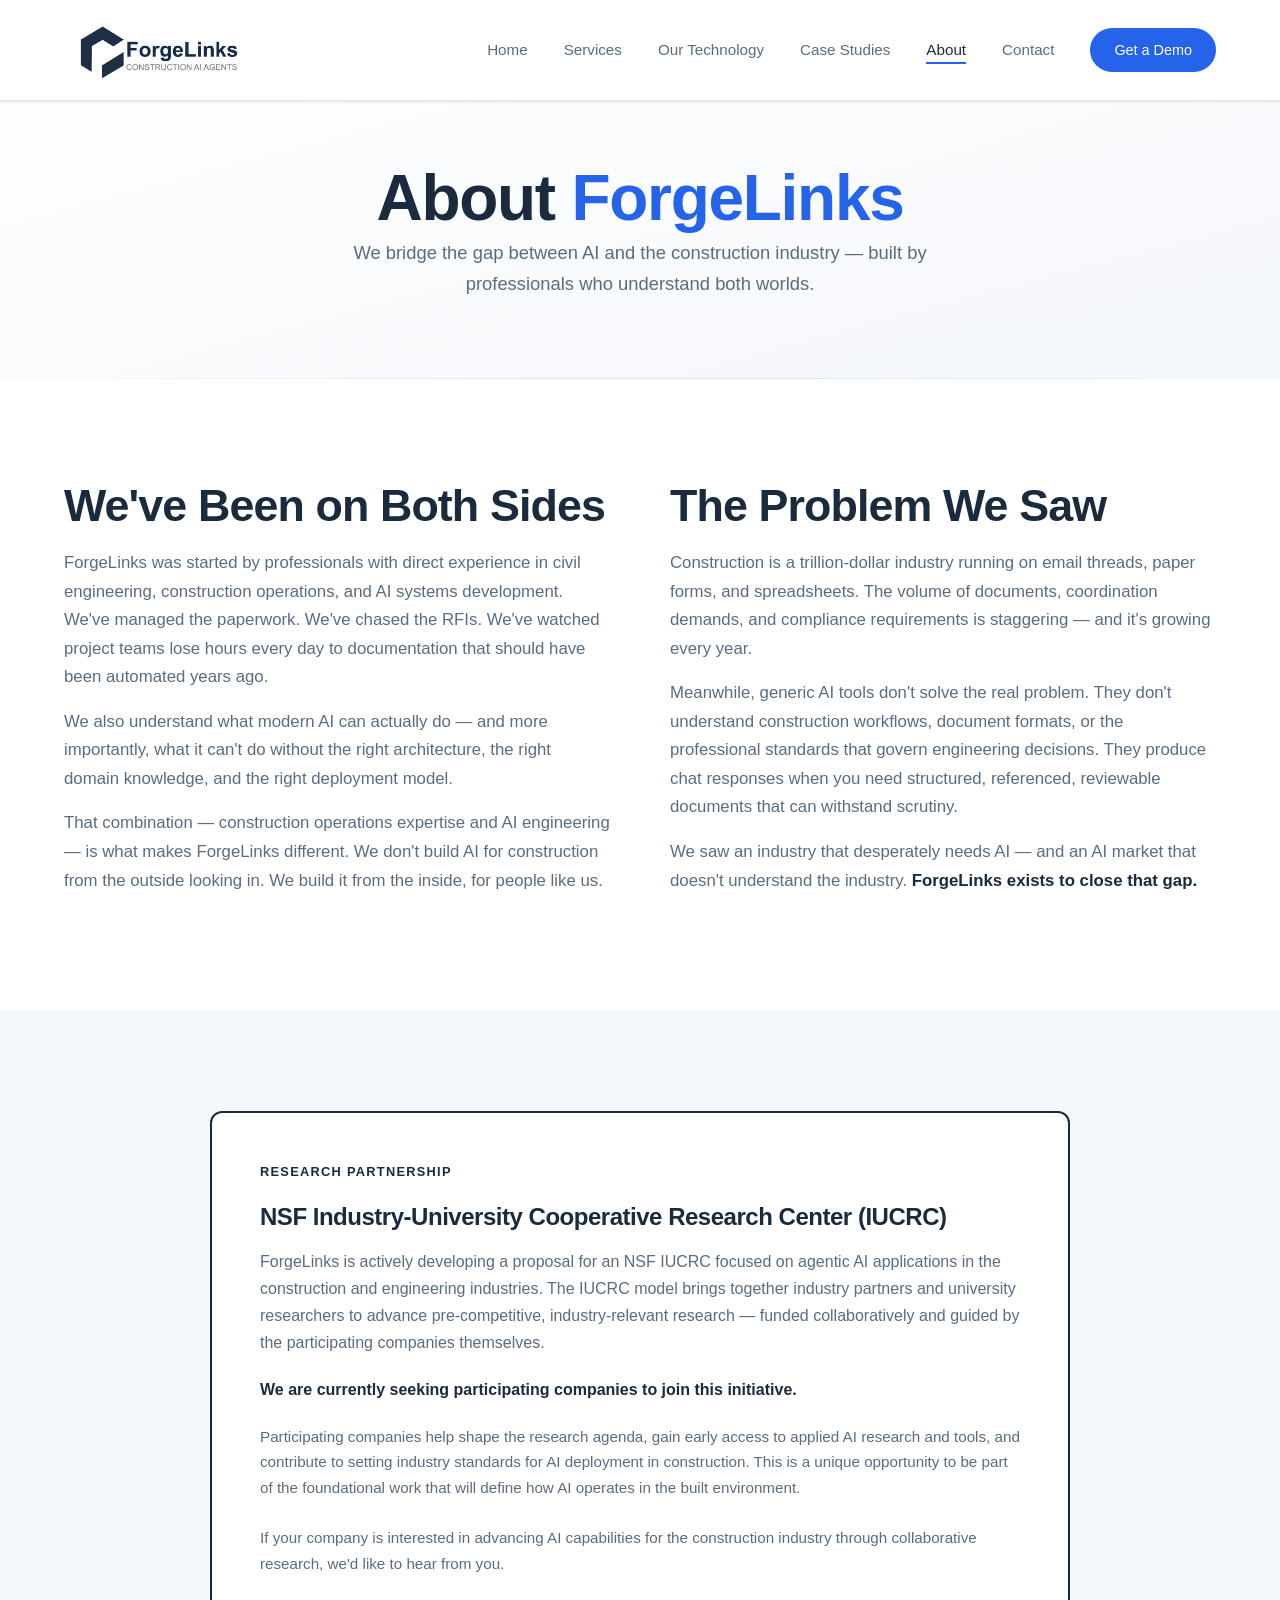
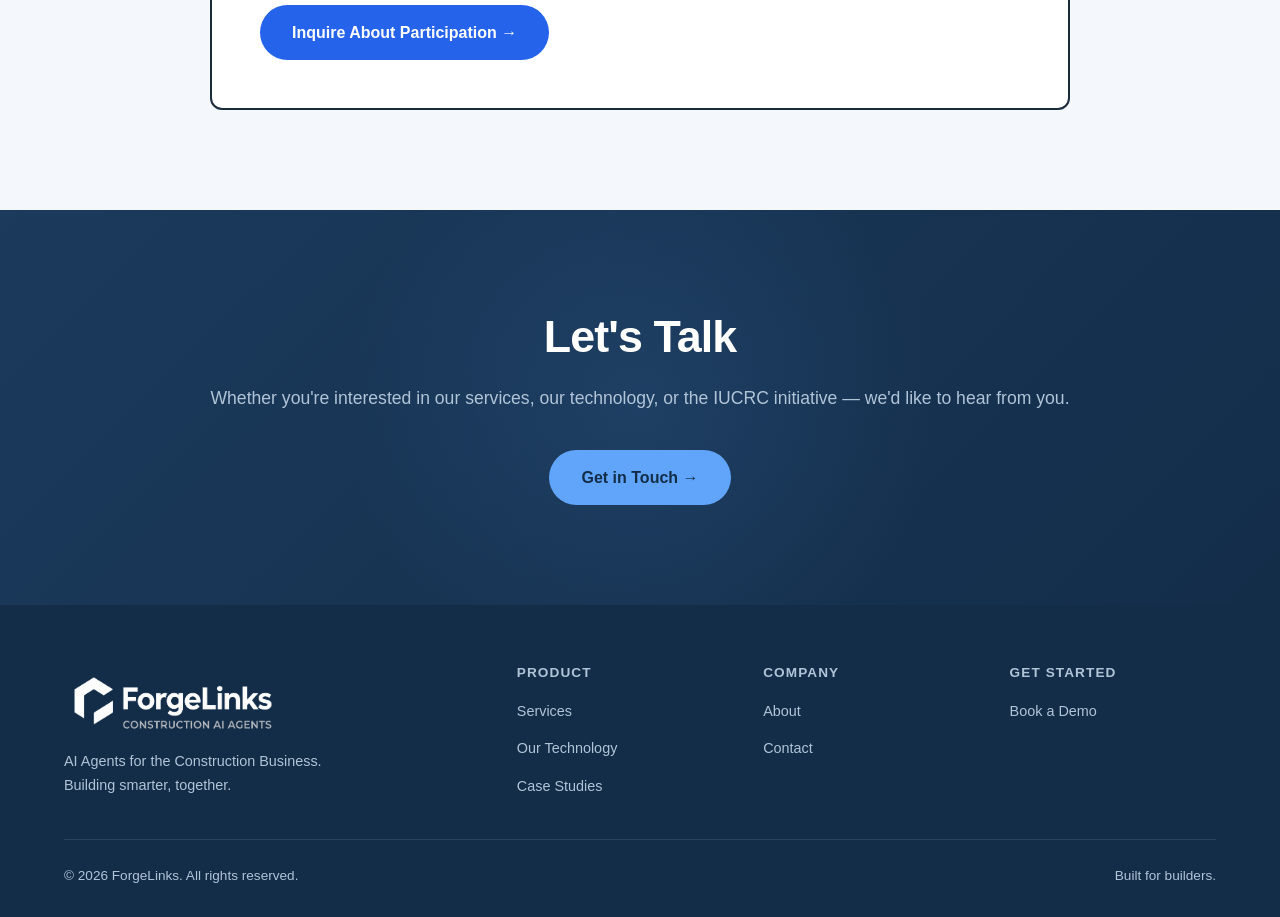
==== commit 32443557: "rebuild about page with background story and nsf iucrc partnership section" ====
--- a/about.html
+++ b/about.html
@@ -4,7 +4,7 @@
   <meta charset="UTF-8">
   <meta name="viewport" content="width=device-width, initial-scale=1.0">
   <title>About — ForgeLinks</title>
-  <meta name="description" content="Meet the team behind ForgeLinks — engineers and builders bringing AI to the construction industry.">
+  <meta name="description" content="ForgeLinks bridges AI and construction — built by professionals who understand both worlds.">
   <link rel="stylesheet" href="css/style.css">
   <link rel="icon" type="image/jpeg" href="images/logos/icon_browserTab.jpg">
 </head>
@@ -32,45 +32,51 @@
   <!-- Page Header -->
   <header class="page-header">
     <div class="container">
-      <h1 class="fade-in">Our <span class="text-accent">Team</span></h1>
-      <p class="fade-in">Engineers and builders bringing AI to the construction industry.</p>
+      <h1 class="fade-in">About <span class="text-accent">ForgeLinks</span></h1>
+      <p class="fade-in">We bridge the gap between AI and the construction industry — built by professionals who understand both worlds.</p>
     </div>
   </header>
 
-  <!-- Team Section -->
+  <!-- Who We Are -->
   <section class="section">
-    <div class="container text-center">
-      <h2 class="fade-in">Built by People Who Understand Both Worlds</h2>
-      <p class="section-subtitle fade-in">ForgeLinks was founded by people with hands-on experience in civil engineering and construction operations — who also build AI systems. We understand the workflows because we've lived them.</p>
-
-      <!-- Team member cards — placeholder for future bios -->
-      <div class="features-grid" style="grid-template-columns: repeat(3, 1fr); max-width: 960px; margin: 0 auto;">
-        <div class="feature-card fade-in" style="text-align: center; padding: 40px 28px;">
-          <div style="width:80px; height:80px; border-radius:50%; background:var(--bg-light); border:2px solid var(--border); margin:0 auto 20px; display:flex; align-items:center; justify-content:center; font-size:2rem; color:var(--accent);">&#x1f464;</div>
-          <h3>Coming Soon</h3>
-          <p style="font-size: 0.9rem;">Founder & CEO</p>
+    <div class="container">
+      <div class="about-grid fade-in">
+        <div class="about-text">
+          <h2>We've Been on Both Sides</h2>
+          <p>ForgeLinks was started by professionals with direct experience in civil engineering, construction operations, and AI systems development. We've managed the paperwork. We've chased the RFIs. We've watched project teams lose hours every day to documentation that should have been automated years ago.</p>
+          <p>We also understand what modern AI can actually do — and more importantly, what it can't do without the right architecture, the right domain knowledge, and the right deployment model.</p>
+          <p>That combination — construction operations expertise and AI engineering — is what makes ForgeLinks different. We don't build AI for construction from the outside looking in. We build it from the inside, for people like us.</p>
         </div>
-        <div class="feature-card fade-in" style="text-align: center; padding: 40px 28px;">
-          <div style="width:80px; height:80px; border-radius:50%; background:var(--bg-light); border:2px solid var(--border); margin:0 auto 20px; display:flex; align-items:center; justify-content:center; font-size:2rem; color:var(--accent);">&#x1f464;</div>
-          <h3>Coming Soon</h3>
-          <p style="font-size: 0.9rem;">Co-Founder & CTO</p>
-        </div>
-        <div class="feature-card fade-in" style="text-align: center; padding: 40px 28px;">
-          <div style="width:80px; height:80px; border-radius:50%; background:var(--bg-light); border:2px solid var(--border); margin:0 auto 20px; display:flex; align-items:center; justify-content:center; font-size:2rem; color:var(--accent);">&#x1f464;</div>
-          <h3>Coming Soon</h3>
-          <p style="font-size: 0.9rem;">Head of Engineering</p>
+        <div class="about-text">
+          <h2>The Problem We Saw</h2>
+          <p>Construction is a trillion-dollar industry running on email threads, paper forms, and spreadsheets. The volume of documents, coordination demands, and compliance requirements is staggering — and it's growing every year.</p>
+          <p>Meanwhile, generic AI tools don't solve the real problem. They don't understand construction workflows, document formats, or the professional standards that govern engineering decisions. They produce chat responses when you need structured, referenced, reviewable documents that can withstand scrutiny.</p>
+          <p>We saw an industry that desperately needs AI — and an AI market that doesn't understand the industry. <strong style="color: var(--text-primary);">ForgeLinks exists to close that gap.</strong></p>
         </div>
       </div>
+    </div>
+  </section>
 
-      <p class="fade-in" style="margin-top: 48px; font-size: 1.05rem; color: var(--text-secondary); max-width: 640px; margin-left: auto; margin-right: auto;">We're a small team with deep roots in construction and AI. If you want to know who you'd be working with, <a href="contact.html">get in touch</a> — we'd rather show you what we build than tell you who we are.</p>
+  <!-- NSF IUCRC Partnership -->
+  <section class="section" style="background: var(--bg-light);">
+    <div class="container">
+      <div class="fade-in" style="max-width: 860px; margin: 0 auto; padding: 48px; background: var(--bg-card); border: 2px solid var(--text-primary); border-radius: var(--radius);">
+        <p style="font-size: 0.8rem; font-weight: 700; letter-spacing: 0.1em; text-transform: uppercase; color: var(--text-primary); margin-bottom: 20px;">Research Partnership</p>
+        <h2 style="font-size: 1.5rem; color: var(--text-primary); margin-bottom: 16px;">NSF Industry-University Cooperative Research Center (IUCRC)</h2>
+        <p style="font-size: 1rem; color: var(--text-secondary); margin-bottom: 20px;">ForgeLinks is actively developing a proposal for an NSF IUCRC focused on agentic AI applications in the construction and engineering industries. The IUCRC model brings together industry partners and university researchers to advance pre-competitive, industry-relevant research — funded collaboratively and guided by the participating companies themselves.</p>
+        <p style="font-size: 1rem; color: var(--text-primary); font-weight: 600; margin-bottom: 20px;">We are currently seeking participating companies to join this initiative.</p>
+        <p style="font-size: 0.95rem; color: var(--text-secondary); margin-bottom: 24px;">Participating companies help shape the research agenda, gain early access to applied AI research and tools, and contribute to setting industry standards for AI deployment in construction. This is a unique opportunity to be part of the foundational work that will define how AI operates in the built environment.</p>
+        <p style="font-size: 0.95rem; color: var(--text-secondary); margin-bottom: 28px;">If your company is interested in advancing AI capabilities for the construction industry through collaborative research, we'd like to hear from you.</p>
+        <a href="contact.html" class="btn btn-primary">Inquire About Participation &rarr;</a>
+      </div>
     </div>
   </section>
 
   <!-- CTA -->
   <section class="section cta-section">
     <div class="container">
-      <h2 class="fade-in">Let's Talk About Your Workflow</h2>
-      <p class="fade-in">Every construction operation is different. Let's find where AI can make the biggest impact.</p>
+      <h2 class="fade-in">Let's Talk</h2>
+      <p class="fade-in">Whether you're interested in our services, our technology, or the IUCRC initiative — we'd like to hear from you.</p>
       <a href="contact.html" class="btn btn-primary fade-in">Get in Touch &rarr;</a>
     </div>
   </section>
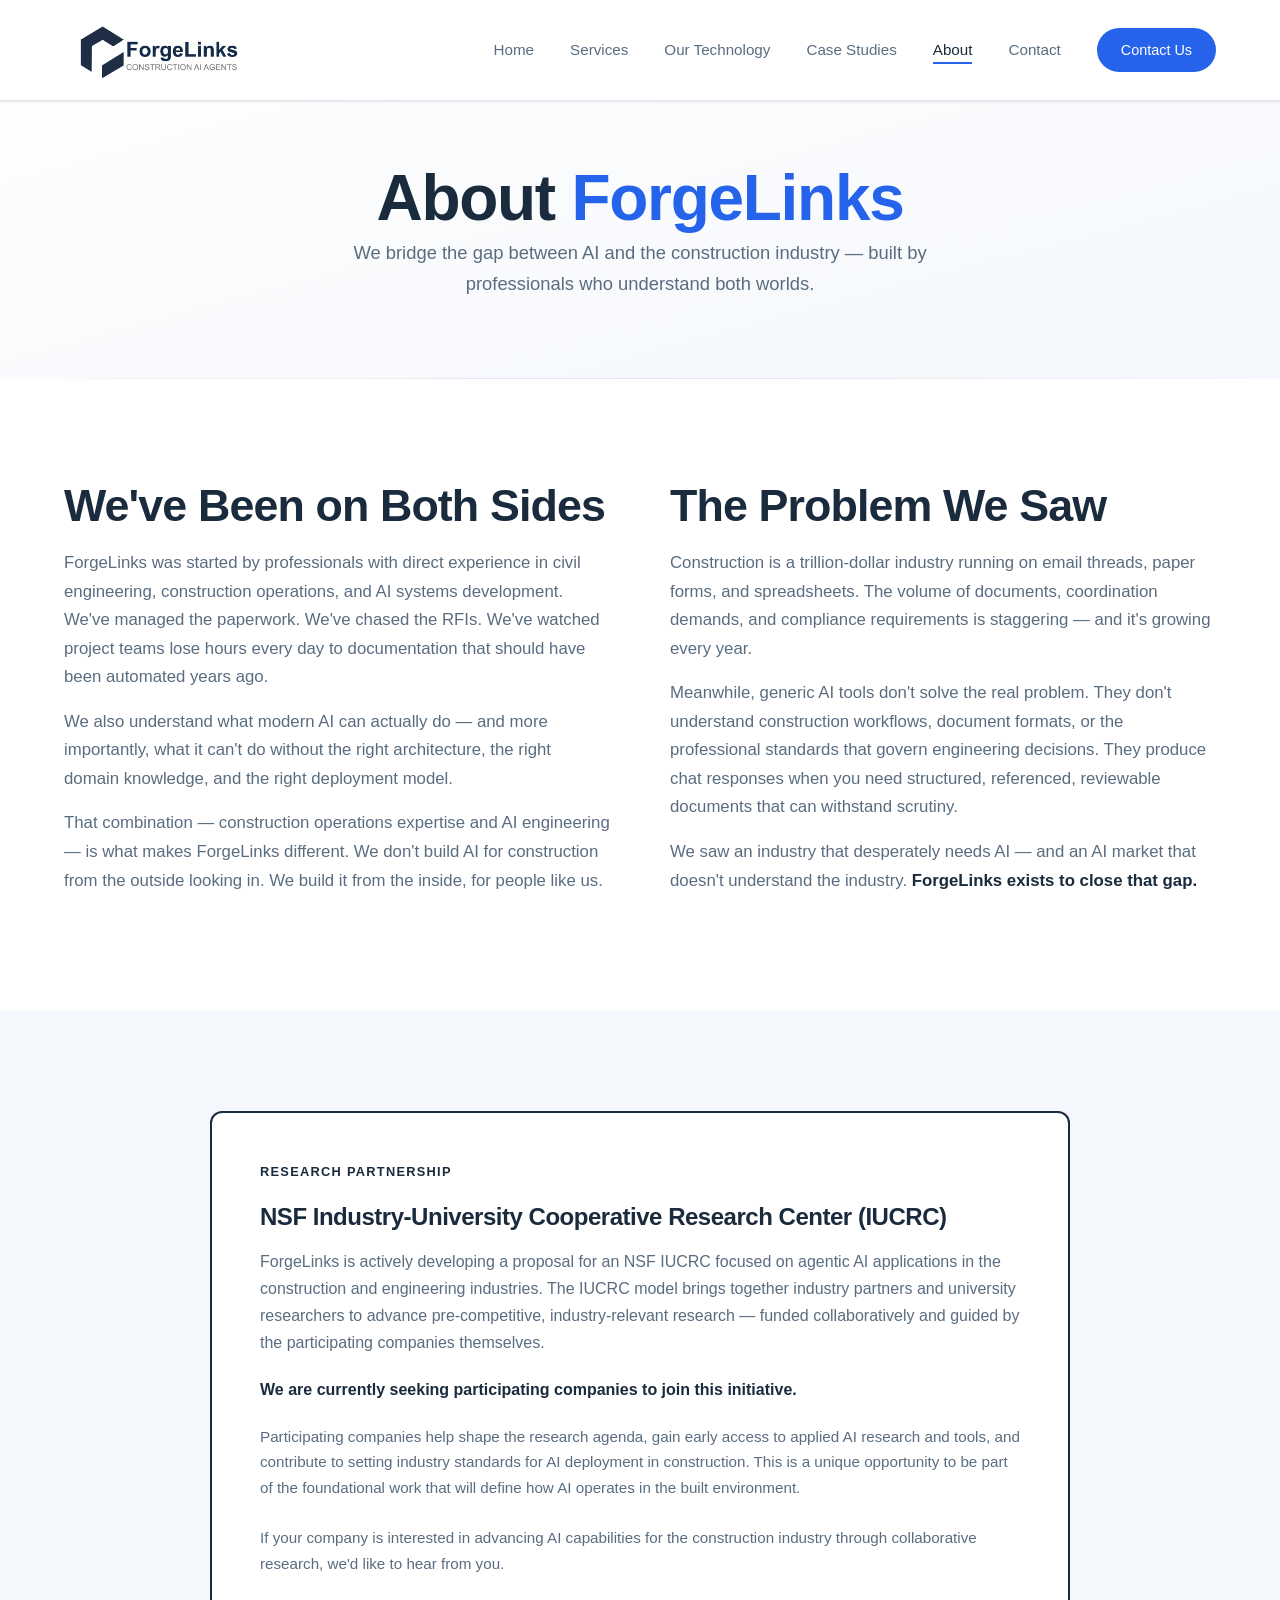
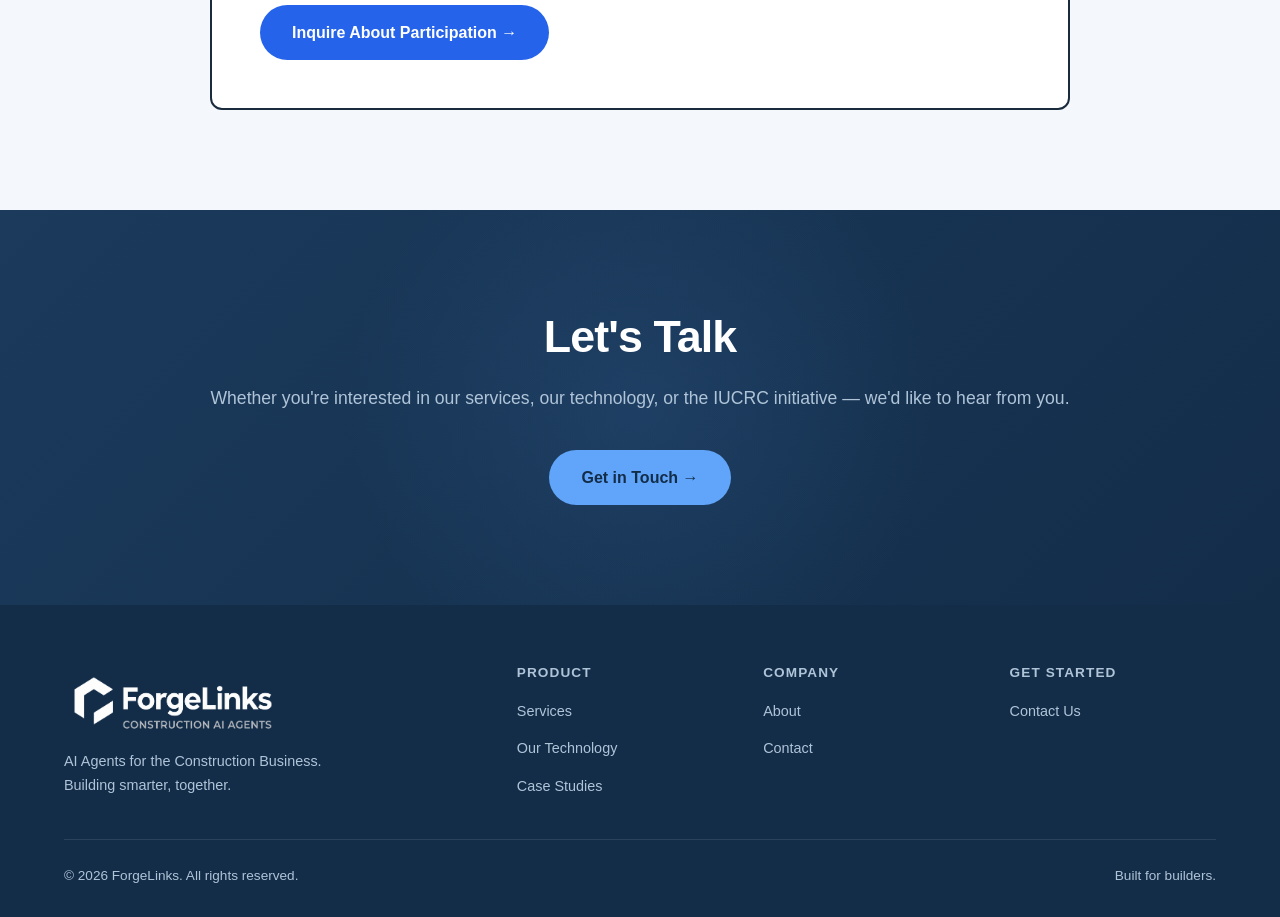
==== commit 96e0af89: "replcae book a demo with contact us accross all pages" ====
--- a/about.html
+++ b/about.html
@@ -21,7 +21,7 @@
         <li><a href="case-studies.html">Case Studies</a></li>
         <li><a href="about.html" class="active">About</a></li>
         <li><a href="contact.html">Contact</a></li>
-        <li><a href="contact.html" class="btn btn-primary" style="padding:10px 24px;font-size:0.9rem;">Get a Demo</a></li>
+        <li><a href="contact.html" class="btn btn-primary" style="padding:10px 24px;font-size:0.9rem;">Contact Us</a></li>
       </ul>
       <button class="hamburger" id="hamburger" aria-label="Menu">
         <span></span><span></span><span></span>
@@ -107,7 +107,7 @@
         <div class="footer-col">
           <h4>Get Started</h4>
           <ul>
-            <li><a href="contact.html">Book a Demo</a></li>
+            <li><a href="contact.html">Contact Us</a></li>
           </ul>
         </div>
       </div>
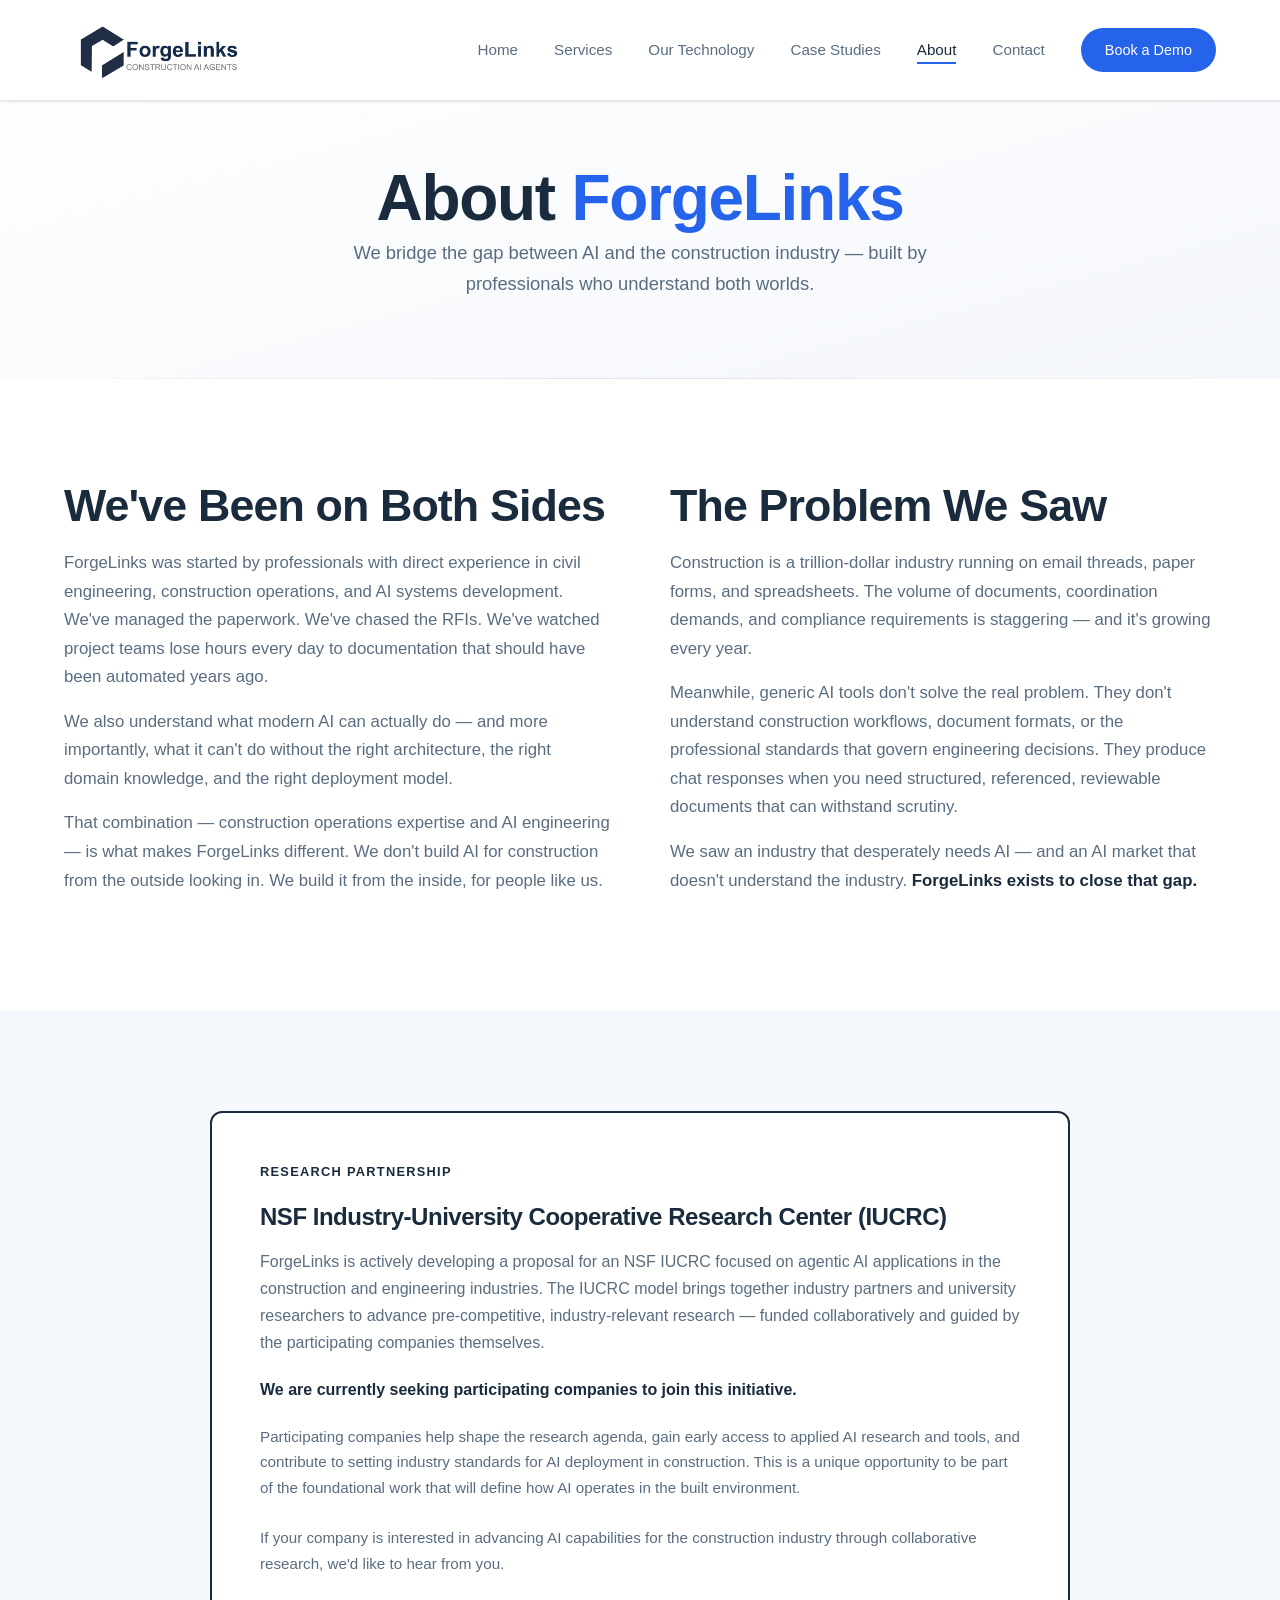
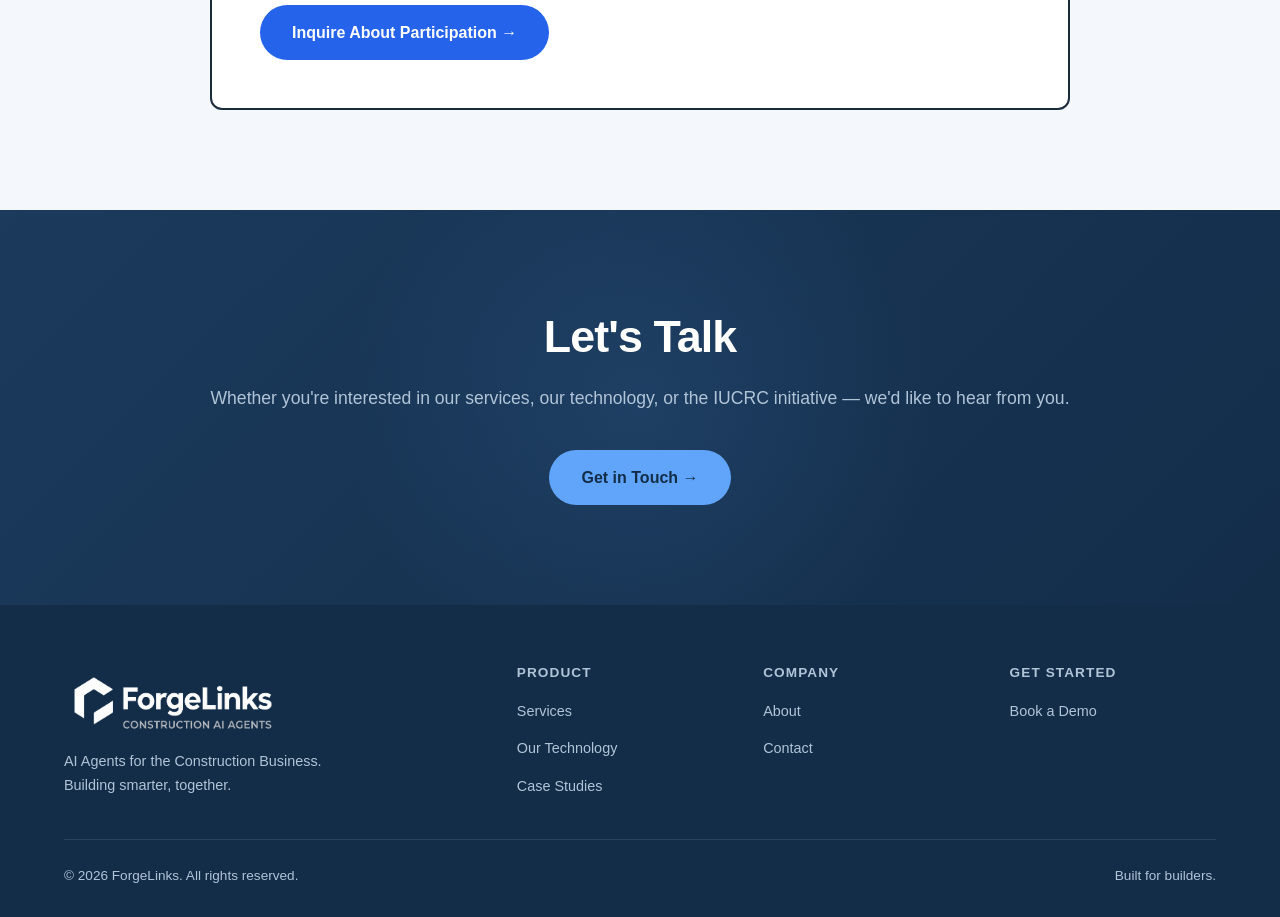
==== commit 41103358: "revert demo CTAs update contact page title to book a demo and contact us" ====
--- a/about.html
+++ b/about.html
@@ -21,7 +21,7 @@
         <li><a href="case-studies.html">Case Studies</a></li>
         <li><a href="about.html" class="active">About</a></li>
         <li><a href="contact.html">Contact</a></li>
-        <li><a href="contact.html" class="btn btn-primary" style="padding:10px 24px;font-size:0.9rem;">Contact Us</a></li>
+        <li><a href="contact.html" class="btn btn-primary" style="padding:10px 24px;font-size:0.9rem;">Book a Demo</a></li>
       </ul>
       <button class="hamburger" id="hamburger" aria-label="Menu">
         <span></span><span></span><span></span>
@@ -107,7 +107,7 @@
         <div class="footer-col">
           <h4>Get Started</h4>
           <ul>
-            <li><a href="contact.html">Contact Us</a></li>
+            <li><a href="contact.html">Book a Demo</a></li>
           </ul>
         </div>
       </div>
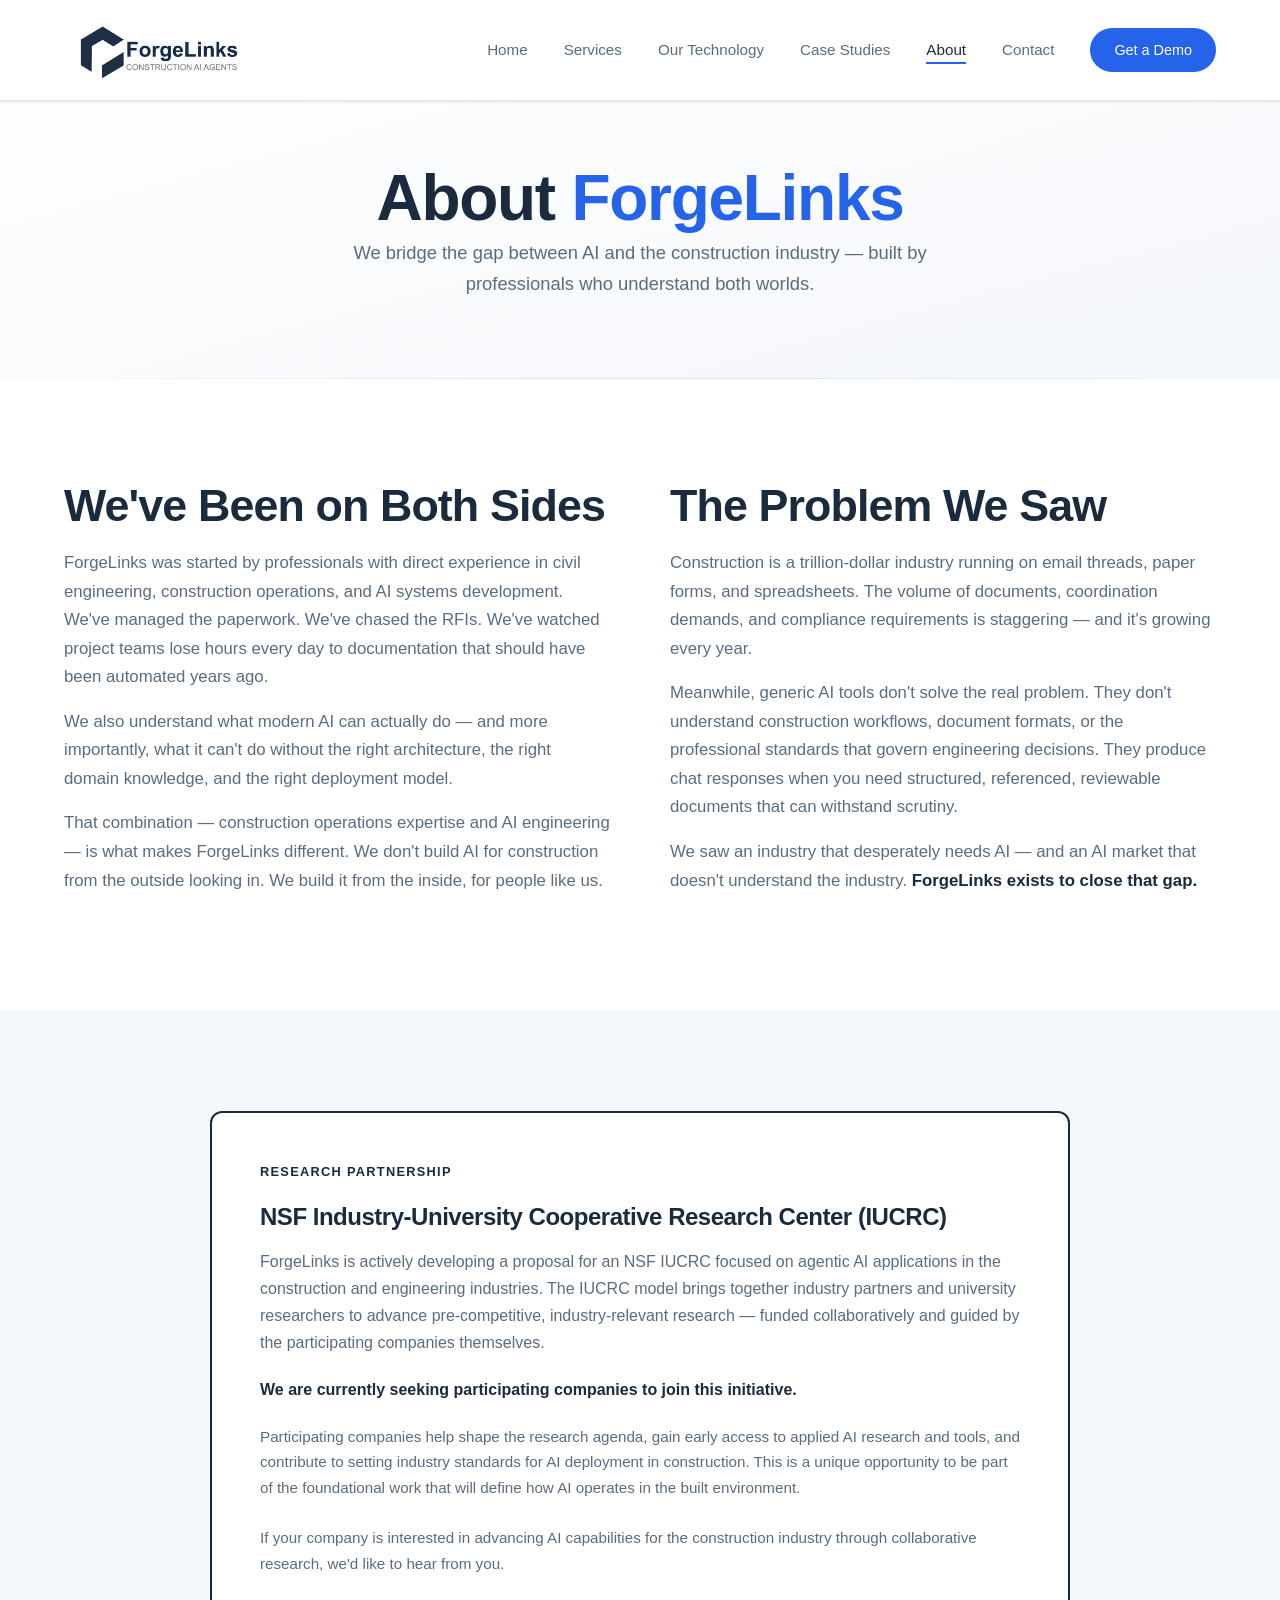
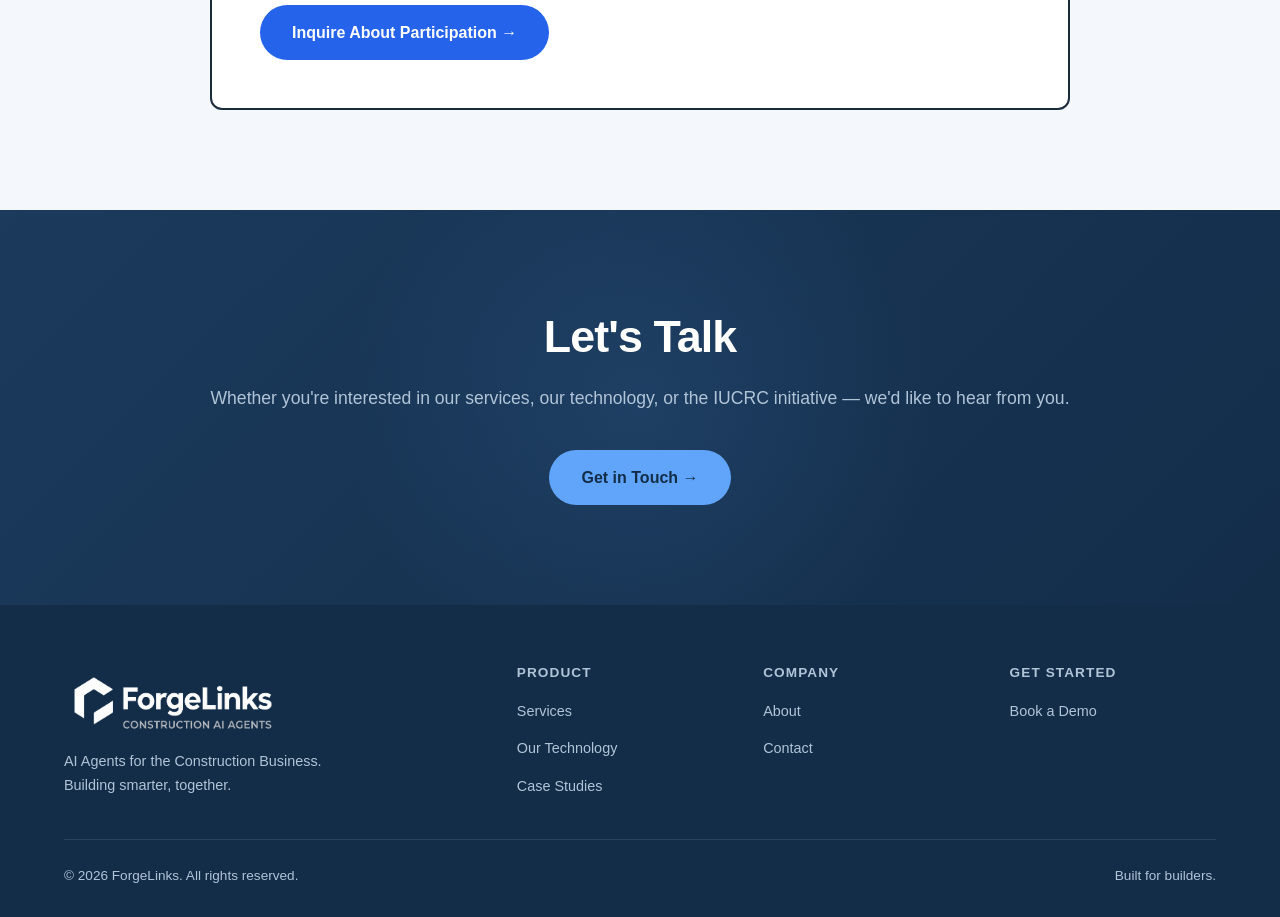
==== commit d1c61582: "fix nav button to g a d on all pages" ====
--- a/about.html
+++ b/about.html
@@ -21,7 +21,7 @@
         <li><a href="case-studies.html">Case Studies</a></li>
         <li><a href="about.html" class="active">About</a></li>
         <li><a href="contact.html">Contact</a></li>
-        <li><a href="contact.html" class="btn btn-primary" style="padding:10px 24px;font-size:0.9rem;">Book a Demo</a></li>
+        <li><a href="contact.html" class="btn btn-primary" style="padding:10px 24px;font-size:0.9rem;">Get a Demo</a></li>
       </ul>
       <button class="hamburger" id="hamburger" aria-label="Menu">
         <span></span><span></span><span></span>
